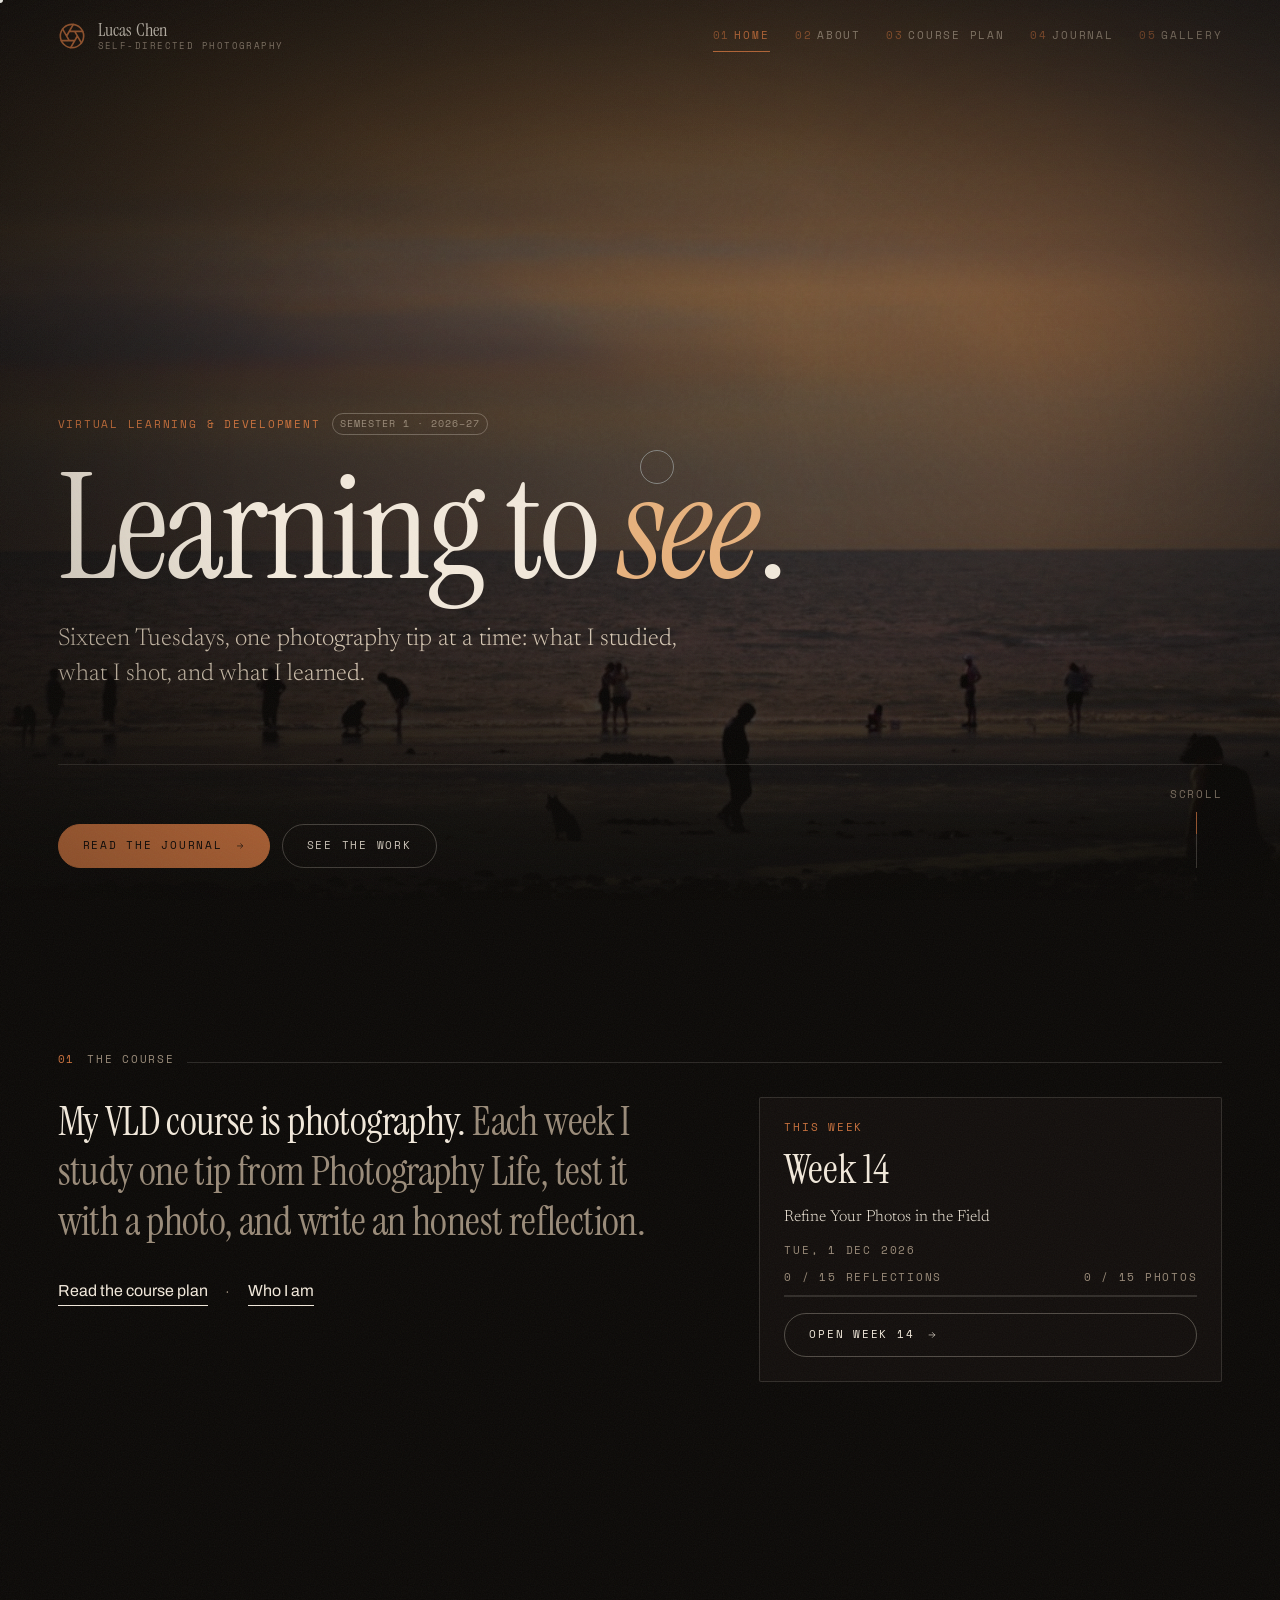
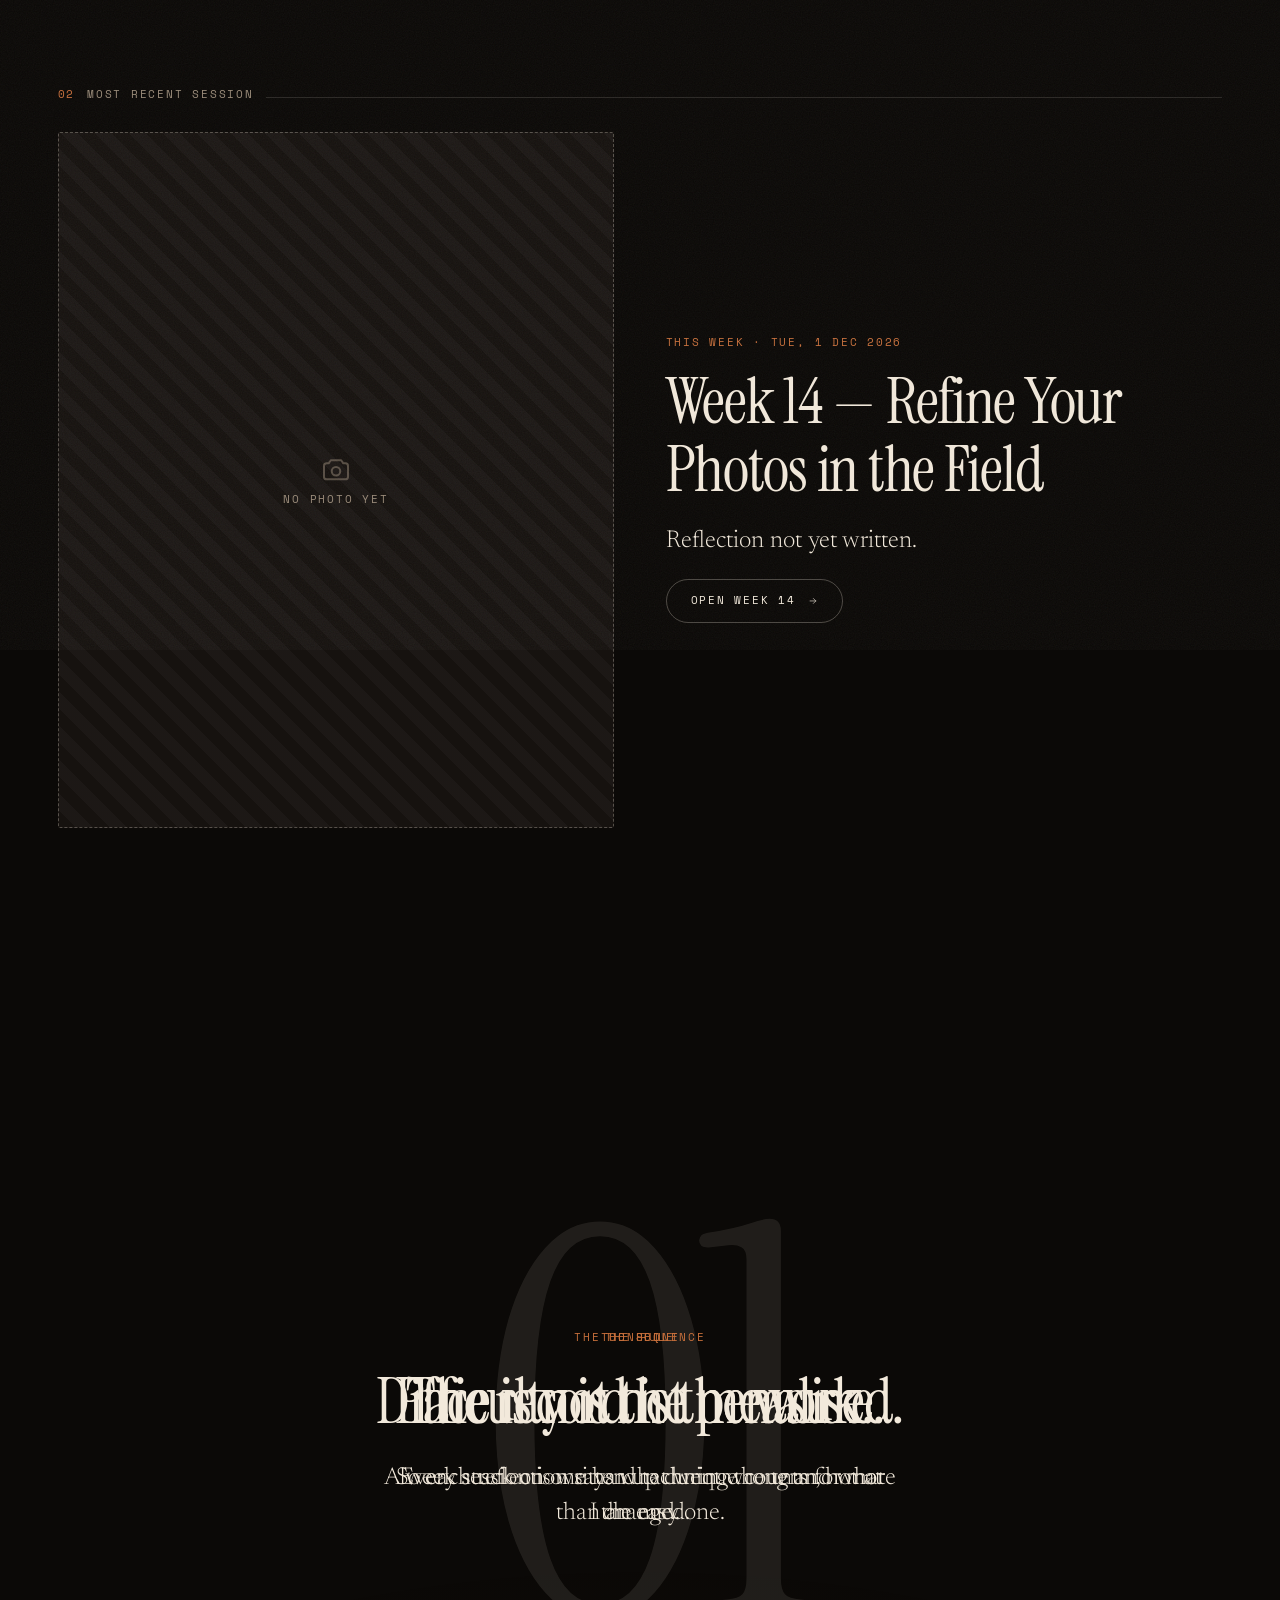
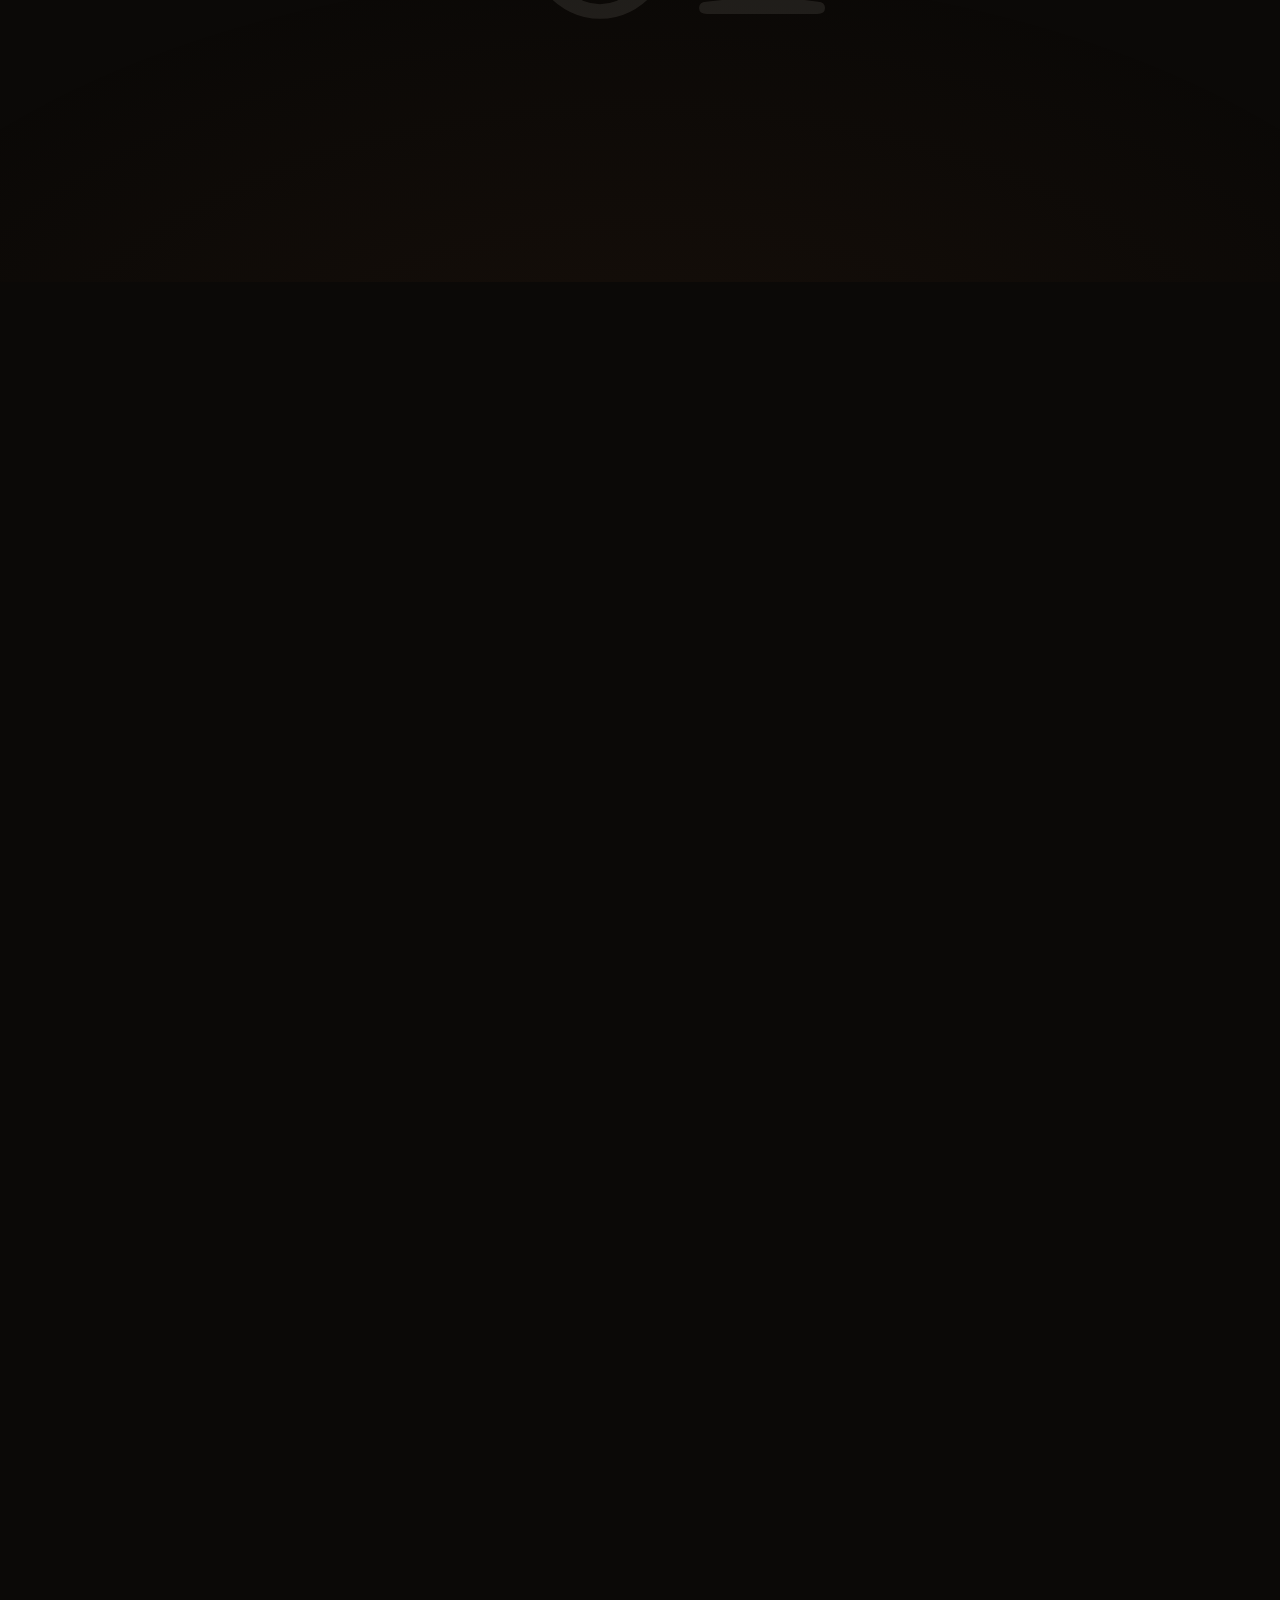
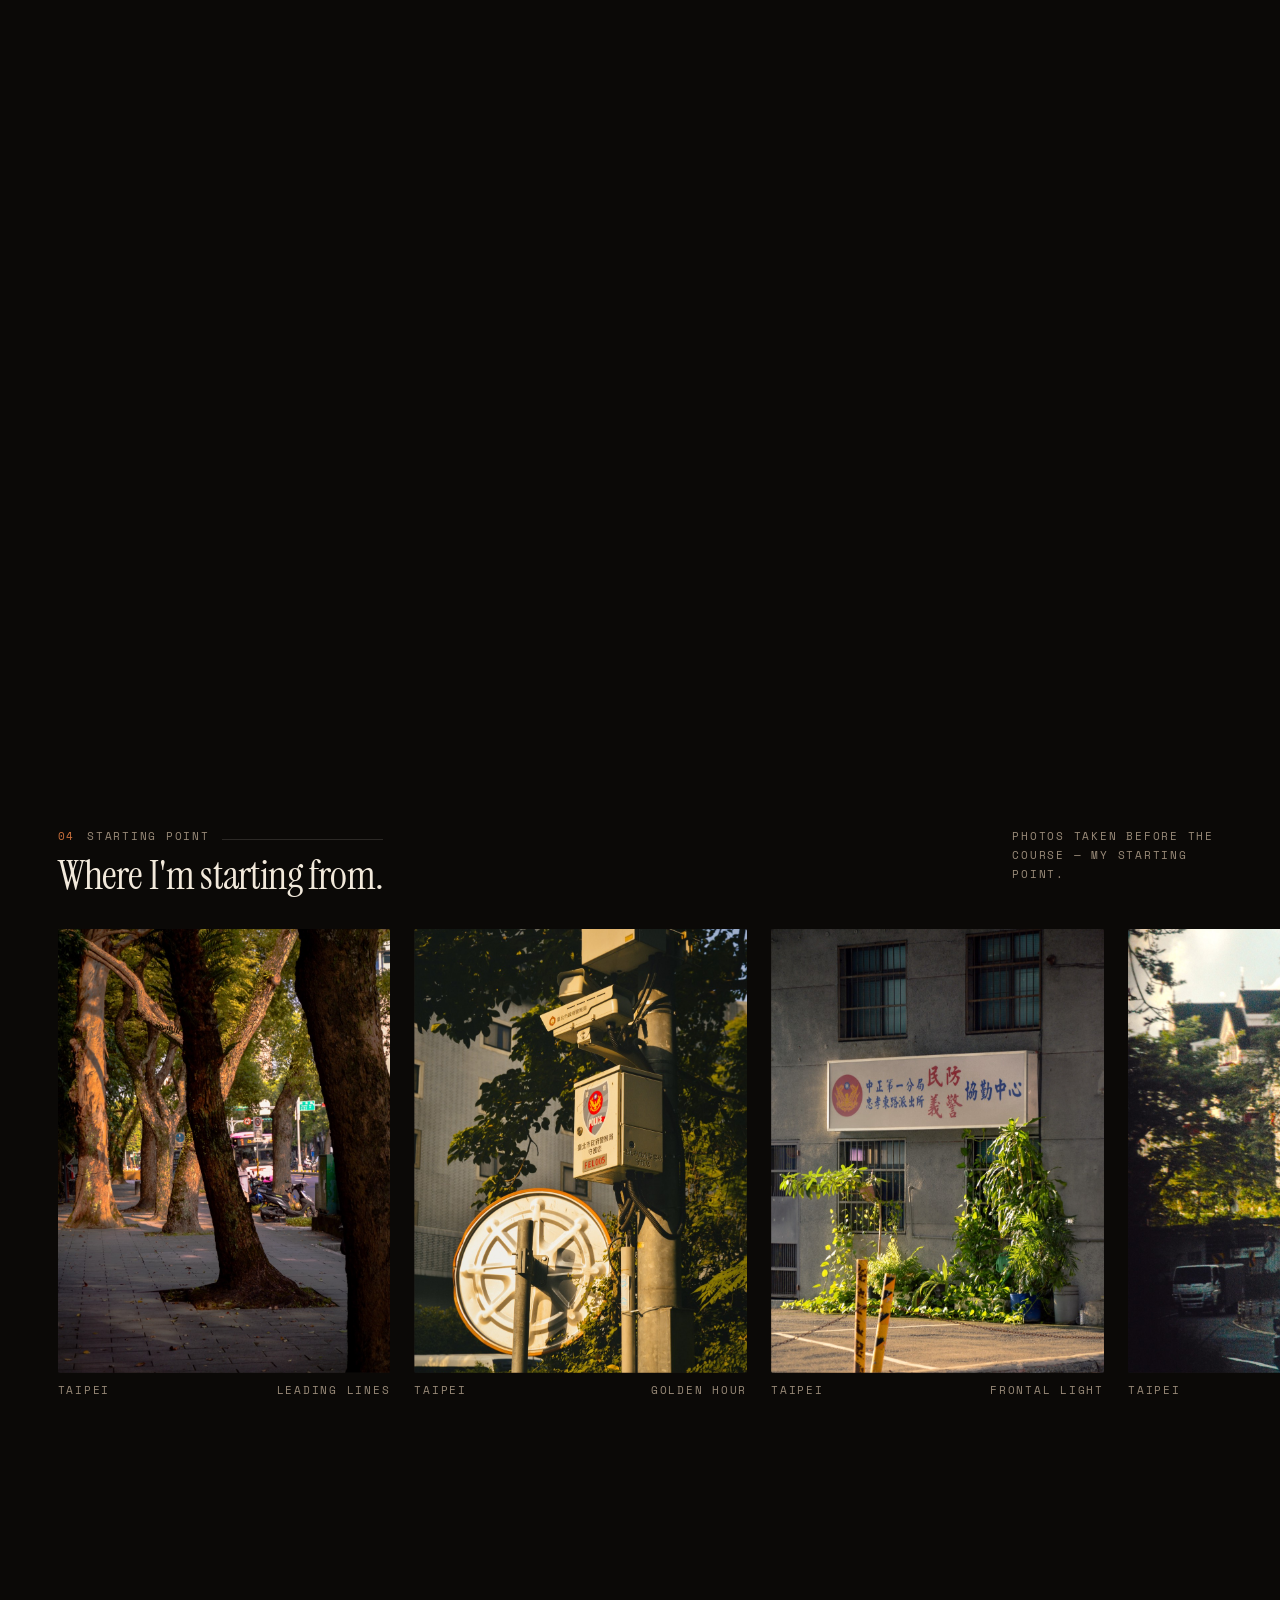
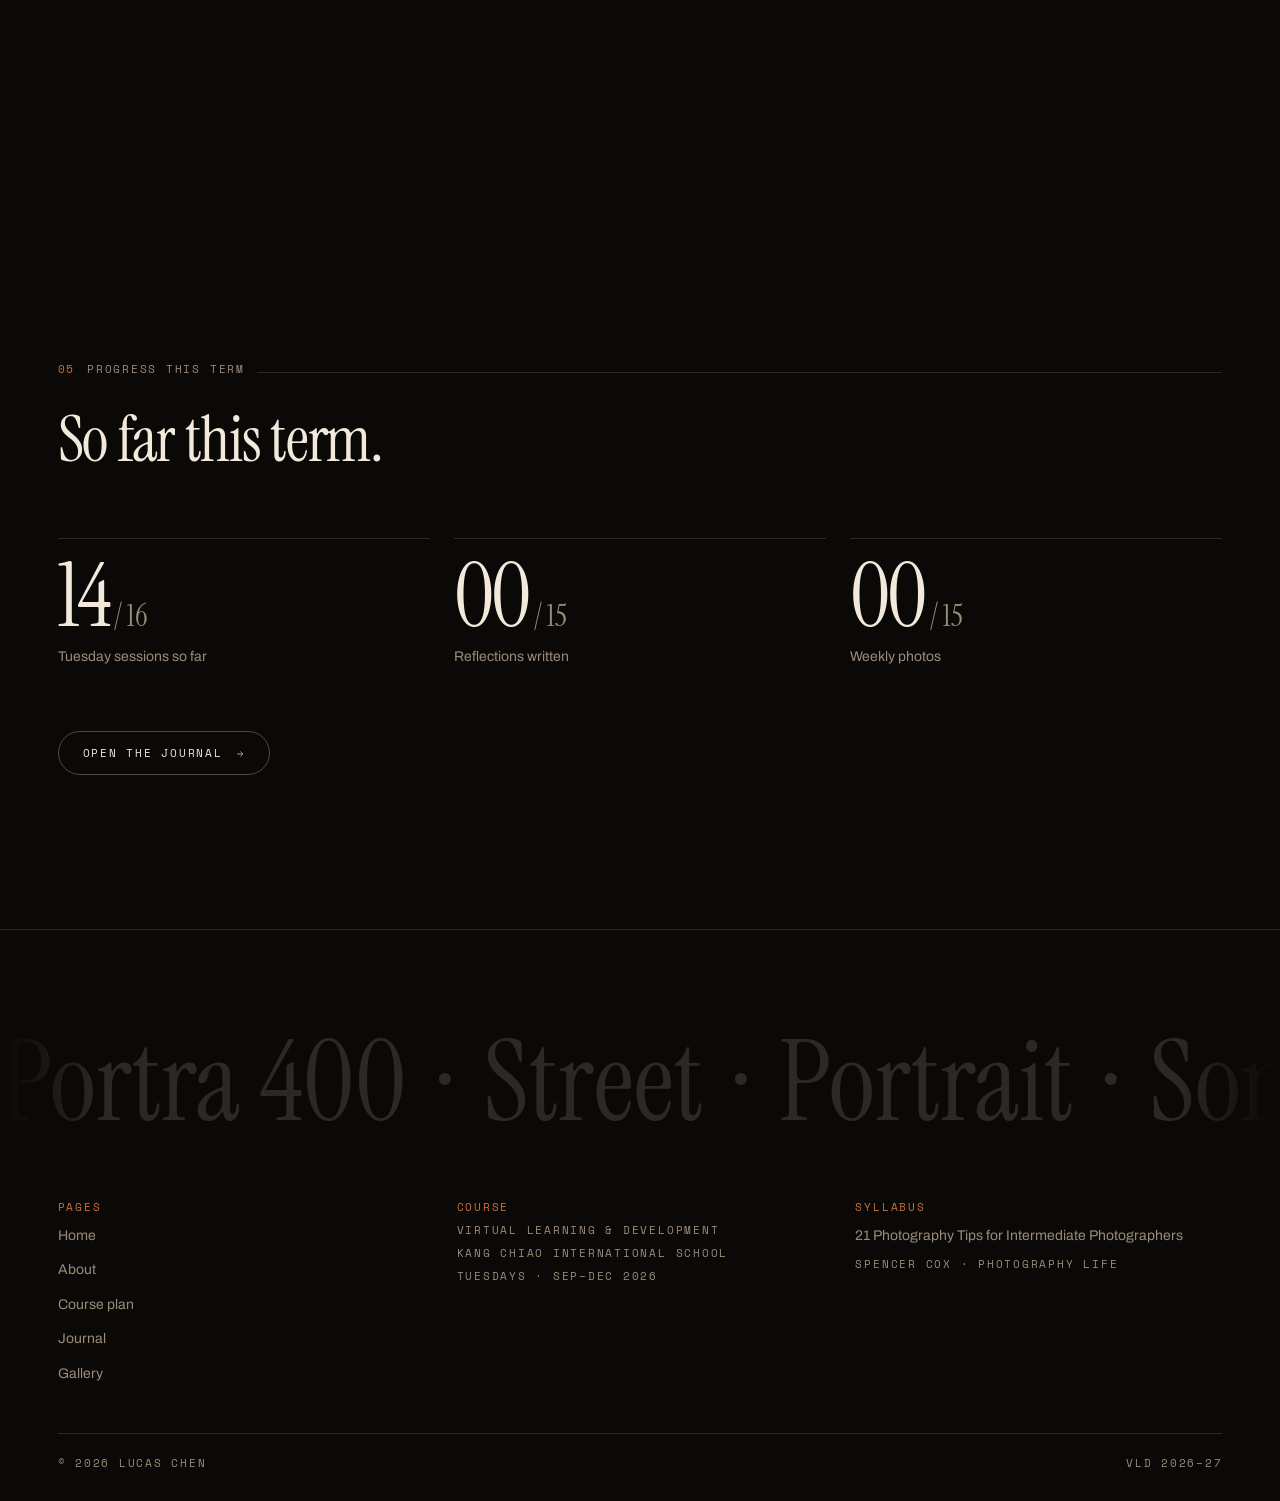
==== index.html @ 709a6b03 "VLD photography website Static site for Virtual Learning & Development 2026–27: home, learner bio, c" ====
<!DOCTYPE html>
<html lang="en" data-intro="on">
  <head>
    <meta charset="utf-8" />
    <meta name="viewport" content="width=device-width, initial-scale=1" />
    <title>Lucas Chen — Self-Directed Photography · VLD 2026–27</title>
    <meta
      name="description"
      content="My self-directed photography course: sixteen Tuesday sessions, one tip at a time, with a weekly photo and reflection. Kang Chiao International School, Virtual Learning &amp; Development."
    />
    <meta name="theme-color" content="#0b0907" />
    <meta name="author" content="Lucas Chen" />

    <meta property="og:type" content="website" />
    <meta property="og:title" content="Lucas Chen — Self-Directed Photography" />
    <meta
      property="og:description"
      content="Sixteen Tuesdays, one photography tip at a time."
    />
    <meta property="og:image" content="images/site/hero-1400.jpg" />

    <link
      rel="icon"
      href="data:image/svg+xml,%3Csvg xmlns='http://www.w3.org/2000/svg' viewBox='0 0 24 24' fill='none' stroke='%23c8703c' stroke-width='1.6' stroke-linecap='round'%3E%3Ccircle cx='12' cy='12' r='10'/%3E%3Cpath d='M14.31 8l5.74 9.94M9.69 8h11.48M7.38 12l5.74-9.94M9.69 16L3.95 6.06M14.31 16H2.83M16.62 12l-5.74 9.94'/%3E%3C/svg%3E"
    />

    <link rel="preconnect" href="https://fonts.googleapis.com" />
    <link rel="preconnect" href="https://fonts.gstatic.com" crossorigin />
    <link
      rel="stylesheet"
      href="https://fonts.googleapis.com/css2?family=Archivo:wght@400;500;600&family=Instrument+Serif:ital@0;1&family=Newsreader:ital,opsz,wght@0,6..72,300..600;1,6..72,300..500&family=Space+Mono:wght@400;700&display=swap"
    />

    <link rel="stylesheet" href="assets/css/tokens.css" />
    <link rel="stylesheet" href="assets/css/base.css" />
    <link rel="stylesheet" href="assets/css/motion.css" />
    <link rel="stylesheet" href="assets/css/components.css" />
    <link rel="stylesheet" href="assets/css/pages.css" />

    <link rel="preload" as="image" href="images/site/hero-1400.jpg" />

      <script>
      /* .js lets CSS hide things that will animate in; without it, all content
         is simply visible. The intro only plays on a first, visible visit. */
      (function () {
        var root = document.documentElement;
        root.classList.add("js");
        try {
          var seen = sessionStorage.getItem("vld-intro") === "1";
          var still = window.matchMedia("(prefers-reduced-motion: reduce)").matches;
          var visible = document.visibilityState === "visible";
          if (root.dataset.intro === "on" && !seen && !still && visible) root.classList.add("intro");
        } catch (e) {}
      })();
    </script>
  </head>

  <body data-page="home">
    <a class="skip-link" href="#main">Skip to content</a>

    <!-- ============================ Intro ============================ -->
    <div class="preloader__blade preloader__blade--top" aria-hidden="true"></div>
    <div class="preloader__blade preloader__blade--bottom" aria-hidden="true"></div>

    <div class="preloader" role="status" aria-label="Loading">
      <div class="preloader__inner">
        <div class="preloader__meta">
          <span class="label">Kodak Portra 400</span>
          <span class="label">Exposing</span>
        </div>
        <span class="preloader__count"><em>000</em><sup>%</sup></span>
        <div class="preloader__bar"><i></i></div>
        <div class="preloader__meta">
          <span class="label">VLD · 2026–27</span>
          <span class="label label--accent">16 sessions</span>
        </div>
      </div>
    </div>

    <div class="grain" aria-hidden="true"></div>
    <div class="vignette" aria-hidden="true"></div>

    <!-- ============================ Header ============================ -->
    <header class="site-header">
      <div class="site-header__inner">
        <a class="brand" href="index.html" aria-label="Lucas Chen, home">
          <svg
            class="brand__mark"
            viewBox="0 0 24 24"
            fill="none"
            stroke="currentColor"
            stroke-width="1.4"
            stroke-linecap="round"
            aria-hidden="true"
          >
            <circle cx="12" cy="12" r="10" />
            <path
              d="M14.31 8l5.74 9.94M9.69 8h11.48M7.38 12l5.74-9.94M9.69 16L3.95 6.06M14.31 16H2.83M16.62 12l-5.74 9.94"
            />
          </svg>
          <span class="brand__text">
            <span class="brand__name">Lucas Chen</span>
            <span class="brand__sub">Self-Directed Photography</span>
          </span>
        </a>

        <nav class="nav" aria-label="Primary">
          <a class="nav__link" href="index.html" data-nav
            ><span class="nav__num">01</span>Home</a
          >
          <a class="nav__link" href="about.html" data-nav
            ><span class="nav__num">02</span>About</a
          >
          <a class="nav__link" href="plan.html" data-nav
            ><span class="nav__num">03</span>Course Plan</a
          >
          <a class="nav__link" href="journal.html" data-nav
            ><span class="nav__num">04</span>Journal</a
          >
          <a class="nav__link" href="gallery.html" data-nav
            ><span class="nav__num">05</span>Gallery</a
          >
        </nav>

        <button
          class="nav-toggle"
          type="button"
          aria-expanded="false"
          aria-controls="nav-sheet"
          aria-label="Menu"
        >
          <span></span><span></span><span></span>
        </button>
      </div>
    </header>

    <div class="nav-sheet" id="nav-sheet" aria-hidden="true">
      <nav aria-label="Mobile">
        <ul class="nav-sheet__list">
          <li class="nav-sheet__item">
            <a class="nav-sheet__link" href="index.html" style="--i: 0"
              ><span class="nav__num">01</span>Home</a
            >
          </li>
          <li class="nav-sheet__item">
            <a class="nav-sheet__link" href="about.html" style="--i: 1"
              ><span class="nav__num">02</span>About</a
            >
          </li>
          <li class="nav-sheet__item">
            <a class="nav-sheet__link" href="plan.html" style="--i: 2"
              ><span class="nav__num">03</span>Course Plan</a
            >
          </li>
          <li class="nav-sheet__item">
            <a class="nav-sheet__link" href="journal.html" style="--i: 3"
              ><span class="nav__num">04</span>Journal</a
            >
          </li>
          <li class="nav-sheet__item">
            <a class="nav-sheet__link" href="gallery.html" style="--i: 4"
              ><span class="nav__num">05</span>Gallery</a
            >
          </li>
        </ul>
        <div class="nav-sheet__foot">
          <span class="label">Kang Chiao International School</span>
          <span class="label">Virtual Learning &amp; Development · 2026–27</span>
        </div>
      </nav>
    </div>

    <!-- ======================= Chapter indicator ======================= -->
    <div class="chapter" aria-hidden="true">
      <span class="chapter__dot"></span>
      <span class="chapter__text">
        <span class="chapter__num">Chapter 01</span>
        <span class="chapter__name">The course</span>
      </span>
    </div>
    <nav class="rail" aria-label="Section progress"></nav>

    <main id="main">
      <!-- ============================ Hero ============================ -->
      <section class="hero">
        <div class="hero__media" data-parallax="0.16">
          <img
            src="images/site/hero-1400.jpg"
            srcset="
              images/site/hero-800.jpg   800w,
              images/site/hero-1400.jpg 1400w,
              images/site/hero.jpg      2400w
            "
            sizes="100vw"
            alt="Figures wading on a tidal flat at golden hour, silhouetted against a peach sky"
            fetchpriority="high"
            decoding="async"
          />
        </div>
        <div class="hero__scrim" aria-hidden="true"></div>
        <div class="aura hero__aura" aria-hidden="true"></div>

        <div class="shell hero__body">
          <div class="hero__eyebrow">
            <span class="label label--accent">Virtual Learning &amp; Development</span>
            <span class="tag">Semester 1 · 2026–27</span>
          </div>

          <h1 class="display display--hero hero__title" data-split="chars">
            Learning to <em>see</em>.
          </h1>

          <p class="lead hero__lead">
            Sixteen Tuesdays, one photography tip at a time: what I studied, what I shot, and what I learned.
          </p>

          <div class="hero__foot">
            <div class="hero__actions">
              <a class="btn btn--solid" href="journal.html" data-magnetic="0.25">
                Read the journal
                <svg
                  class="btn__arrow"
                  viewBox="0 0 24 24"
                  fill="none"
                  stroke="currentColor"
                  stroke-width="1.5"
                  aria-hidden="true"
                >
                  <path d="M5 12h14m-6-6 6 6-6 6" />
                </svg>
              </a>
              <a class="btn" href="gallery.html" data-magnetic="0.25">See the work</a>
            </div>

            <div class="scroll-cue">
              <span class="label">Scroll</span>
              <span class="scroll-cue__line" aria-hidden="true"></span>
            </div>
          </div>
        </div>
      </section>

      <div id="file-warning" class="shell section--tight" hidden></div>

      <!-- ===================== 01 · The course ===================== -->
      <section class="section" id="course" data-chapter="The course">
        <div class="shell">
          <div class="eyebrow">
            <span class="label label--accent">01</span>
            <span class="label">The course</span>
          </div>

          <div class="intro">
            <div>
              <p class="intro__statement" data-reveal data-split="words">
                My VLD course is photography. <span class="dim">Each week I study one tip from Photography Life, test it with a photo, and write an honest reflection.</span>
              </p>

              <div class="cluster" style="margin-top: var(--s-8)">
                <a class="link" href="plan.html">Read the course plan</a>
                <span class="label">·</span>
                <a class="link" href="about.html">Who I am</a>
              </div>
            </div>

            <div class="focus-card" id="focus-card" data-reveal="right">
              <span class="label">Loading…</span>
            </div>
          </div>
        </div>
      </section>

      <!-- ===================== 02 · Latest entry ===================== -->
      <section class="section" id="latest" data-chapter="Latest entry">
        <div class="shell">
          <div class="eyebrow">
            <span class="label label--accent">02</span>
            <span class="label">Most recent session</span>
          </div>
          <div class="latest" id="latest-entry">
            <span class="label">Loading…</span>
          </div>
        </div>
      </section>

      <!-- ===================== 03 · The arc (pinned) ===================== -->
      <section class="scene" id="arc" data-chapter="How it's graded" data-scene>
        <div class="scene__pin">
          <div class="scene__bg" aria-hidden="true"></div>
          <span class="scene__num" data-from="1" data-to="16" aria-hidden="true">01</span>

          <div class="scene__content">
            <div class="scene__slide" data-slide>
              <div class="scene__kicker">
                <span class="label label--accent">The rule</span>
              </div>
              <p class="scene__line">Pace is not the measure.</p>
              <p class="lead" style="max-width: 38ch">
                A week stuck on one hard technique counts for more than an easy one.
              </p>
            </div>

            <div class="scene__slide" data-slide>
              <div class="scene__kicker">
                <span class="label label--accent">The consequence</span>
              </div>
              <p class="scene__line">Difficulty is not penalised.</p>
              <p class="lead" style="max-width: 38ch">
                So each reflection says what went wrong and what I changed.
              </p>
            </div>

            <div class="scene__slide" data-slide>
              <div class="scene__kicker">
                <span class="label label--accent">The point</span>
              </div>
              <p class="scene__line">The record is the work.</p>
              <p class="lead" style="max-width: 38ch">
                Every session is written up during the term, not at the end.
              </p>
            </div>
          </div>
        </div>
      </section>

      <!-- ===================== 04 · Starting point ===================== -->
      <section class="strip" id="starting" data-chapter="Starting point" data-strip>
        <div class="strip__pin">
          <div class="strip__head">
            <div>
              <div class="eyebrow" style="margin-bottom: var(--s-3)">
                <span class="label label--accent">04</span>
                <span class="label">Starting point</span>
              </div>
              <p class="d3 display" style="max-width: 18ch">
                Where I'm starting from.
              </p>
            </div>
            <p class="label" style="max-width: 30ch; line-height: 1.7">
              Photos taken before the course — my starting point.
            </p>
          </div>

          <div class="strip__track" id="starting-track">
            <figure class="strip__item">
              <div class="frame" data-cursor="Look"><img src="images/site/work-01.jpg" alt="Tree-lined Taipei pavement in dappled late afternoon light" loading="lazy" decoding="async" /></div>
              <figcaption class="shot__meta"><span class="label">Taipei</span><span class="label">Leading lines</span></figcaption>
            </figure>
            <figure class="strip__item">
              <div class="frame" data-cursor="Look"><img src="images/site/work-02.jpg" alt="Street camera and signage catching low golden light through leaves" loading="lazy" decoding="async" /></div>
              <figcaption class="shot__meta"><span class="label">Taipei</span><span class="label">Golden hour</span></figcaption>
            </figure>
            <figure class="strip__item">
              <div class="frame" data-cursor="Look"><img src="images/site/work-03.jpg" alt="Civil defence building facade in warm side light with planting in front" loading="lazy" decoding="async" /></div>
              <figcaption class="shot__meta"><span class="label">Taipei</span><span class="label">Frontal light</span></figcaption>
            </figure>
            <figure class="strip__item">
              <div class="frame" data-cursor="Look"><img src="images/site/work-04.jpg" alt="Motorcyclist on a sloping street below temple roofs, buses queued behind" loading="lazy" decoding="async" /></div>
              <figcaption class="shot__meta"><span class="label">Taipei</span><span class="label">Layering</span></figcaption>
            </figure>
            <figure class="strip__item">
              <div class="frame" data-cursor="Look"><img src="images/site/work-05.jpg" alt="Branches and a metal gate silhouetted against a cloud at dusk" loading="lazy" decoding="async" /></div>
              <figcaption class="shot__meta"><span class="label">Dusk</span><span class="label">Silhouette</span></figcaption>
            </figure>
            <figure class="strip__item">
              <div class="frame" data-cursor="Look"><img src="images/site/work-06.jpg" alt="Orange and blue sunset sky above a parking lot" loading="lazy" decoding="async" /></div>
              <figcaption class="shot__meta"><span class="label">Sunset</span><span class="label">Sky</span></figcaption>
            </figure>
            <figure class="strip__item">
              <div class="frame" data-cursor="Look"><img src="images/site/work-07.jpg" alt="Village rooftops among trees under low mountain mist" loading="lazy" decoding="async" /></div>
              <figcaption class="shot__meta"><span class="label">Mist</span><span class="label">Depth</span></figcaption>
            </figure>
            <figure class="strip__item">
              <div class="frame" data-cursor="Look"><img src="images/site/work-08.jpg" alt="Blossoming tree against a pastel evening sky beside a path" loading="lazy" decoding="async" /></div>
              <figcaption class="shot__meta"><span class="label">Evening</span><span class="label">Colour</span></figcaption>
            </figure>
          </div>
        </div>
      </section>

      <!-- ===================== 05 · Progress ===================== -->
      <section class="section" id="progress" data-chapter="Progress">
        <div class="shell">
          <div class="eyebrow">
            <span class="label label--accent">05</span>
            <span class="label">Progress this term</span>
          </div>

          <p class="d2 display" data-reveal data-split="words" style="max-width: 20ch; margin-bottom: var(--s-16)">
            So far this term.
          </p>

          <div class="stats" id="home-stats"></div>

          <div class="cluster" style="margin-top: var(--s-16)">
            <a class="btn" href="journal.html" data-magnetic="0.25">
              Open the journal
              <svg class="btn__arrow" viewBox="0 0 24 24" fill="none" stroke="currentColor" stroke-width="1.5" aria-hidden="true">
                <path d="M5 12h14m-6-6 6 6-6 6" />
              </svg>
            </a>
          </div>
        </div>
      </section>
    </main>

    <!-- ============================ Footer ============================ -->
    <footer class="site-footer">
      <div class="marquee footer__marquee" aria-hidden="true">
        <div class="marquee__track">
          <span>Portra 400</span><span>·</span><span>Street</span><span>·</span>
          <span>Portrait</span><span>·</span><span>Sony A7C</span><span>·</span>
          <span>Golden hour</span><span>·</span><span>Sixteen Tuesdays</span><span>·</span>
        </div>
      </div>

      <div class="shell">
        <div class="footer__grid">
          <div class="footer__col">
            <span class="label label--accent">Pages</span>
            <a href="index.html">Home</a>
            <a href="about.html">About</a>
            <a href="plan.html">Course plan</a>
            <a href="journal.html">Journal</a>
            <a href="gallery.html">Gallery</a>
          </div>
          <div class="footer__col">
            <span class="label label--accent">Course</span>
            <span class="label">Virtual Learning &amp; Development</span>
            <span class="label">Kang Chiao International School</span>
            <span class="label">Tuesdays · Sep–Dec 2026</span>
          </div>
          <div class="footer__col">
            <span class="label label--accent">Syllabus</span>
            <a href="https://photographylife.com/photography-tips-for-intermediate-photographers" target="_blank" rel="noopener">21 Photography Tips for Intermediate Photographers</a>
            <span class="label">Spencer Cox · Photography Life</span>
          </div>
        </div>
        <div class="footer__bottom">
          <span class="label">© <span data-year>2026</span> Lucas Chen</span>
          <span class="label">VLD 2026–27</span>
        </div>
      </div>
    </footer>

    <script src="assets/js/content.js"></script>
    <script src="assets/js/author.js"></script>
    <script src="assets/js/motion.js"></script>
    <script src="assets/js/site.js"></script>
  </body>
</html>
---- assets/css/tokens.css ----
/* ==========================================================================
   VLD Photography — Design Tokens
   Palette echoes Kodak Portra 400: warm creams, muted orange, warm neutrals.
   Two grounds: "darkroom" (cinematic, photo-forward) and "print" (cream,
   built for long-form reading — the journal's reflections live here).
   ========================================================================== */

:root {
  /* ---------- Darkroom ground (home, gallery, plan) ---------- */
  --dk-900: #0b0907; /* film base — deepest */
  --dk-850: #100d0b;
  --dk-800: #16120f;
  --dk-700: #1e1916;
  --dk-600: #2a231e;
  --dk-500: #3a302a;

  /* ---------- Print ground (journal, about) ---------- */
  --cr-50: #f8f3ea; /* paper white, warm */
  --cr-100: #f2ebde;
  --cr-200: #e9dfcd;
  --cr-300: #ddd0ba;
  --cr-400: #c9b89e;

  /* ---------- Ink ---------- */
  --ink-900: #241c15; /* warm near-black, print text */
  --ink-700: #4a3c30;
  --ink-500: #6e6055; /* 5.4:1 on --cr-50 */

  /* ---------- Light on dark ---------- */
  --lt-100: #f2e9db; /* 16:1 on --dk-900 */
  --lt-300: #d6c8b4;
  --lt-500: #9a8b79; /* 6.0:1 on --dk-900 */
  --lt-700: #6b5f52;

  /* ---------- Portra accents ---------- */
  --amber: #c8703c; /* 5.5:1 on --dk-900 — decorative + dark-ground text */
  --amber-lo: #a0521f; /* 5.0:1 on --cr-50 — print-ground accent text */
  --amber-hi: #e8b27d; /* highlight, hairlines, glows */
  --sage: #7c8471; /* the cool note in Portra's shadows */

  /* ---------- Semantic ---------- */
  --bg: var(--dk-900);
  --bg-raised: var(--dk-800);
  --fg: var(--lt-100);
  --fg-muted: var(--lt-500);
  --accent: var(--amber);
  --rule: rgb(242 233 219 / 0.14);
  --rule-strong: rgb(242 233 219 / 0.28);
  --selection: rgb(200 112 60 / 0.35);

  /* ---------- Type ---------- */
  --font-display: "Instrument Serif", "Iowan Old Style", Georgia, serif;
  --font-read: "Newsreader", Georgia, "Times New Roman", serif;
  --font-ui: "Archivo", -apple-system, BlinkMacSystemFont, "Segoe UI", sans-serif;
  --font-mono: "Space Mono", ui-monospace, "SF Mono", Menlo, monospace;

  /* Fluid display scale — clamp(min, preferred, max) */
  --t-hero: clamp(3.25rem, 11.5vw, 13rem);
  --t-d1: clamp(2.75rem, 7.5vw, 7rem);
  --t-d2: clamp(2.125rem, 5vw, 4.25rem);
  --t-d3: clamp(1.625rem, 3.2vw, 2.75rem);
  --t-lead: clamp(1.125rem, 1.9vw, 1.6rem);
  --t-body: clamp(1rem, 1.05vw, 1.1875rem);
  --t-read: clamp(1.0625rem, 1.15vw, 1.25rem); /* reflection prose */
  --t-small: 0.875rem;
  --t-micro: 0.6875rem;

  --lh-tight: 0.94;
  --lh-display: 1.04;
  --lh-body: 1.6;
  --lh-read: 1.75; /* generous — the rubric asks for comfortable long reading */

  --tr-micro: 0.16em; /* mono label tracking */
  --tr-display: -0.02em;

  /* ---------- Spacing — spacious scale, 8px base ---------- */
  --s-1: 0.25rem;
  --s-2: 0.5rem;
  --s-3: 0.75rem;
  --s-4: 1rem;
  --s-6: 1.5rem;
  --s-8: 2rem;
  --s-12: 3rem;
  --s-16: 4rem;
  --s-24: 6rem;
  --s-32: 8rem;
  --s-48: 12rem;
  --section: clamp(5rem, 12vw, 11rem);

  /* ---------- Layout ---------- */
  --gutter: clamp(1.25rem, 4.5vw, 4.5rem);
  --max-w: 90rem;
  --measure: 34rem; /* ~68ch — reflection line length */

  /* ---------- Motion — deso's signature curve + the standard family ---------- */
  --ease-deso: cubic-bezier(0.42, 0, 0.33, 1);
  --ease-out-expo: cubic-bezier(0.19, 1, 0.22, 1);
  --ease-out-quart: cubic-bezier(0.165, 0.84, 0.44, 1);
  --ease-in-out-quart: cubic-bezier(0.77, 0, 0.175, 1);
  --ease-out-back: cubic-bezier(0.34, 1.56, 0.64, 1);

  --d-fast: 0.2s;
  --d-base: 0.5s;
  --d-slow: 0.9s;
  --d-reveal: 1.2s;
  --d-cinema: 1.5s;

  --stagger: 0.055s;

  /* ---------- Elevation & form ---------- */
  --radius: 2px; /* near-square — prints, not cards */
  --radius-pill: 999px;
  --shadow-print: 0 1px 2px rgb(36 28 21 / 0.06), 0 12px 40px rgb(36 28 21 / 0.1);
  --shadow-lift: 0 30px 80px rgb(0 0 0 / 0.5);

  --header-h: 4.5rem;
  color-scheme: dark;
}

/* ---------- Print ground — applied per page via <body data-ground="print"> --- */
[data-ground="print"] {
  --bg: var(--cr-50);
  --bg-raised: var(--cr-100);
  --fg: var(--ink-900);
  --fg-muted: var(--ink-500);
  --accent: var(--amber-lo);
  /* The dark-ground sage is too light to clear 4.5:1 on paper. */
  --sage: #646c59;
  --rule: rgb(36 28 21 / 0.14);
  --rule-strong: rgb(36 28 21 / 0.3);
  color-scheme: light;
}

/* Sections that invert inside a page (e.g. a dark band on a cream page). */
[data-ground="dark"] {
  --bg: var(--dk-900);
  --bg-raised: var(--dk-800);
  --fg: var(--lt-100);
  --fg-muted: var(--lt-500);
  --accent: var(--amber);
  --rule: rgb(242 233 219 / 0.14);
  --rule-strong: rgb(242 233 219 / 0.28);
  color-scheme: dark;
}
---- assets/css/base.css ----
/* ==========================================================================
   Base — reset, typography, layout primitives
   ========================================================================== */

*,
*::before,
*::after {
  box-sizing: border-box;
}

html {
  -webkit-text-size-adjust: 100%;
  scroll-behavior: smooth;
}

/* The JS lerp scroller drives translation itself; native smooth would fight it. */
html.has-smooth-scroll {
  scroll-behavior: auto;
}

body {
  margin: 0;
  background: var(--bg);
  color: var(--fg);
  font-family: var(--font-ui);
  font-size: var(--t-body);
  line-height: var(--lh-body);
  font-synthesis-weight: none;
  -webkit-font-smoothing: antialiased;
  -moz-osx-font-smoothing: grayscale;
  overflow-x: clip;
  transition: background-color 0.8s var(--ease-deso), color 0.8s var(--ease-deso);
}

/* Locks the page while the preloader runs and while the mobile menu is open. */
body.is-locked {
  overflow: hidden;
}

h1,
h2,
h3,
h4,
p,
figure,
blockquote,
ul,
ol,
dl,
dd {
  margin: 0;
}

ul,
ol {
  padding: 0;
  list-style: none;
}

img,
picture,
video,
canvas,
svg {
  display: block;
  max-width: 100%;
}

img {
  height: auto;
  background-color: var(--dk-700);
}

button,
input,
select,
textarea {
  font: inherit;
  color: inherit;
}

button {
  background: none;
  border: 0;
  padding: 0;
  cursor: pointer;
}

a {
  color: inherit;
  text-decoration: none;
}

::selection {
  background: var(--selection);
  color: var(--fg);
}

/* ---------- Focus: always visible, never removed ---------- */
:focus-visible {
  outline: 2px solid var(--accent);
  outline-offset: 3px;
  border-radius: 1px;
}

:focus:not(:focus-visible) {
  outline: none;
}

.skip-link {
  position: absolute;
  top: var(--s-2);
  left: var(--s-2);
  z-index: 1000;
  padding: var(--s-3) var(--s-4);
  /* Fixed dark-on-light pair: the accent differs per ground and does not
     clear 4.5:1 against near-black on the cream one. */
  background: var(--ink-900);
  color: var(--cr-50);
  font-family: var(--font-mono);
  font-size: var(--t-micro);
  letter-spacing: var(--tr-micro);
  text-transform: uppercase;
  transform: translateY(-200%);
  transition: transform var(--d-fast) var(--ease-deso);
}

.skip-link:focus-visible {
  transform: translateY(0);
}

/* ==========================================================================
   Typography roles
   ========================================================================== */

.display {
  font-family: var(--font-display);
  font-weight: 400;
  line-height: var(--lh-display);
  letter-spacing: var(--tr-display);
  text-wrap: balance;
}

.display--hero {
  font-size: var(--t-hero);
  line-height: var(--lh-tight);
}

.d1 {
  font-size: var(--t-d1);
}
.d2 {
  font-size: var(--t-d2);
}
.d3 {
  font-size: var(--t-d3);
}

.lead {
  font-family: var(--font-read);
  font-size: var(--t-lead);
  line-height: 1.45;
  font-weight: 300;
  color: var(--fg);
  text-wrap: pretty;
}

/* Mono micro-label — the "film canister marking" voice used for all metadata */
.label {
  font-family: var(--font-mono);
  font-size: var(--t-micro);
  letter-spacing: var(--tr-micro);
  text-transform: uppercase;
  color: var(--fg-muted);
  line-height: 1;
}

.label--accent {
  color: var(--accent);
}

/* Long-form reading: the reflection blocks. Highest-weighted rubric criterion,
   so this gets the most generous treatment on the site. */
.prose {
  font-family: var(--font-read);
  font-size: var(--t-read);
  line-height: var(--lh-read);
  font-weight: 380;
  max-width: var(--measure);
  text-wrap: pretty;
  hyphens: auto;
}

.prose > * + * {
  margin-top: 1.15em;
}

.prose strong {
  font-weight: 600;
}

.prose em {
  font-style: italic;
}

.prose a {
  color: var(--accent);
  text-decoration: underline;
  text-underline-offset: 0.18em;
  text-decoration-thickness: 1px;
  transition: opacity var(--d-fast) var(--ease-deso);
}

.prose a:hover {
  opacity: 0.7;
}

.prose ul,
.prose ol {
  padding-left: 1.3em;
}

.prose ul li {
  list-style: disc;
}

.prose ol li {
  list-style: decimal;
}

.prose li + li {
  margin-top: 0.4em;
}

.prose blockquote {
  border-left: 2px solid var(--accent);
  padding-left: var(--s-4);
  font-style: italic;
  color: var(--fg-muted);
}

/* ==========================================================================
   Layout primitives
   ========================================================================== */

.shell {
  width: 100%;
  max-width: var(--max-w);
  margin-inline: auto;
  padding-inline: var(--gutter);
}

.shell--narrow {
  max-width: 68rem;
}

.section {
  padding-block: var(--section);
  position: relative;
}

.section--tight {
  padding-block: clamp(3rem, 7vw, 6rem);
}

.rule {
  height: 1px;
  background: var(--rule);
  border: 0;
  margin: 0;
}

.stack > * + * {
  margin-top: var(--s-4);
}

.cluster {
  display: flex;
  flex-wrap: wrap;
  align-items: center;
  gap: var(--s-4);
}

.visually-hidden {
  position: absolute;
  width: 1px;
  height: 1px;
  padding: 0;
  margin: -1px;
  overflow: hidden;
  clip-path: inset(50%);
  white-space: nowrap;
  border: 0;
}

/* Section eyebrow: "01 / The work" — carries the chapter metaphor */
.eyebrow {
  display: flex;
  align-items: baseline;
  gap: var(--s-3);
  margin-bottom: var(--s-8);
}

.eyebrow::after {
  content: "";
  flex: 1;
  height: 1px;
  background: var(--rule);
}
---- assets/css/motion.css ----
/* ==========================================================================
   Motion — reveal primitives, preloader, cursor, grain, page transitions
   Every effect below is gated by prefers-reduced-motion at the foot of the file.
   ========================================================================== */

/* ---------- Smooth-scroll viewport -------------------------------------- */
/* JS lerps #smooth-content; the body keeps real height so the scrollbar is honest. */
#smooth-wrap {
  position: fixed;
  inset: 0;
  overflow: hidden;
  will-change: transform;
}

html:not(.has-smooth-scroll) #smooth-wrap {
  position: static;
  overflow: visible;
}

#smooth-content {
  will-change: transform;
}

/* ==========================================================================
   1. Reveal — the base scroll-in
   ========================================================================== */

[data-reveal] {
  opacity: 0;
  transform: translate3d(0, 2.5rem, 0);
  transition: opacity var(--d-reveal) var(--ease-deso),
    transform var(--d-reveal) var(--ease-deso);
  transition-delay: var(--reveal-delay, 0s);
}

[data-reveal="fade"] {
  transform: none;
}

[data-reveal="left"] {
  transform: translate3d(-2.5rem, 0, 0);
}

[data-reveal="right"] {
  transform: translate3d(2.5rem, 0, 0);
}

[data-reveal="scale"] {
  transform: scale(0.94);
}

/* Narrow screens have no room for a sideways entrance: the pre-reveal offset
   would sit outside the viewport and register as horizontal overflow. */
@media (max-width: 900px) {
  [data-reveal="left"],
  [data-reveal="right"] {
    transform: translate3d(0, 2.5rem, 0);
  }
}

[data-reveal].is-revealed {
  opacity: 1;
  transform: none;
}

/* ---------- Mask reveal: text wipes up from behind its own baseline ------ */
.mask {
  display: block;
  overflow: hidden;
  padding-bottom: 0.08em; /* room for descenders inside the clip */
  margin-bottom: -0.08em;
}

.mask > * {
  display: block;
  transform: translate3d(0, 110%, 0);
  transition: transform var(--d-cinema) var(--ease-deso);
  transition-delay: var(--reveal-delay, 0s);
}

.is-revealed .mask > *,
.mask.is-revealed > * {
  transform: none;
}

/* ---------- Word stagger — built by JS splitting a heading into words ---- */
.split-word {
  display: inline-block;
  overflow: hidden;
  vertical-align: top;
  padding-bottom: 0.1em;
  margin-bottom: -0.1em;
}

.split-word > span {
  display: inline-block;
  transform: translate3d(0, 105%, 0) rotate(3deg);
  transform-origin: left top;
  opacity: 0;
  transition: transform var(--d-cinema) var(--ease-deso),
    opacity 0.8s var(--ease-deso);
  transition-delay: calc(var(--i, 0) * var(--stagger) + var(--reveal-delay, 0s));
}

.is-revealed .split-word > span {
  transform: none;
  opacity: 1;
}

/* ---------- Letter stagger — reserved for the hero only ----------------- */
/* Keeps a word's letters on one line; without it every inline-block letter
   becomes a break opportunity and words split mid-word. */
.split-wordwrap {
  display: inline-block;
  white-space: nowrap;
}

.split-char {
  display: inline-block;
  transform: translate3d(0, 0.6em, 0);
  opacity: 0;
  filter: blur(6px);
  transition: transform 1.1s var(--ease-deso), opacity 0.9s var(--ease-deso),
    filter 0.9s var(--ease-deso);
  transition-delay: calc(var(--i, 0) * 0.03s + var(--reveal-delay, 0s));
}

.is-revealed .split-char {
  transform: none;
  opacity: 1;
  filter: blur(0);
}

/* ==========================================================================
   2. Image reveal — the print "developing" in the tray
   A clip-path wipe plus a slow scale-down. The signature move of the site.
   ========================================================================== */

/* The clip lives on the image, never on .frame itself. An element that
   clips itself to zero area never reports as intersecting, so putting the
   wipe on .frame would deadlock its own IntersectionObserver reveal. */
.frame {
  position: relative;
  overflow: hidden;
  background: var(--dk-800);
}

.frame > img {
  width: 100%;
  height: 100%;
  object-fit: cover;
  clip-path: inset(0 0 100% 0);
  transform: scale(1.18);
  transition: clip-path var(--d-cinema) var(--ease-deso),
    transform 1.8s var(--ease-deso), filter 1.6s var(--ease-deso);
  transition-delay: var(--reveal-delay, 0s);
  filter: saturate(0.65) contrast(1.05);
}

.frame.is-revealed > img {
  clip-path: inset(0 0 0 0);
  transform: scale(1);
  filter: saturate(1) contrast(1);
}

/* Developer wash — a warm amber sheet that sweeps off as the print appears */
.frame::after {
  content: "";
  position: absolute;
  inset: 0;
  background: linear-gradient(
    180deg,
    rgb(200 112 60 / 0.55),
    rgb(11 9 7 / 0.85)
  );
  transform: translate3d(0, 0, 0);
  transition: transform 1.4s var(--ease-deso);
  transition-delay: var(--reveal-delay, 0s);
  pointer-events: none;
}

.frame.is-revealed::after {
  transform: translate3d(0, -101%, 0);
}

/* ---------- Parallax — JS writes --py in px ---------------------------- */
[data-parallax] {
  will-change: transform;
}

[data-parallax] > img,
img[data-parallax] {
  transform: translate3d(0, var(--py, 0px), 0) scale(var(--pscale, 1.22));
}

/* ==========================================================================
   3. Preloader — counter 000 → 100, then a shutter opens on the hero
   ========================================================================== */

.preloader {
  position: fixed;
  inset: 0;
  z-index: 900;
  background: var(--dk-900);
  display: grid;
  place-items: center;
  transition: opacity 0.6s var(--ease-deso);
}

.preloader[hidden] {
  display: none;
}

.preloader__inner {
  display: grid;
  gap: var(--s-6);
  justify-items: center;
  width: min(22rem, 70vw);
}

.preloader__count {
  font-family: var(--font-mono);
  font-size: clamp(2.5rem, 8vw, 5rem);
  color: var(--lt-100);
  font-variant-numeric: tabular-nums;
  line-height: 1;
}

.preloader__count sup {
  font-size: 0.28em;
  vertical-align: super;
  color: var(--amber);
  letter-spacing: var(--tr-micro);
}

.preloader__bar {
  width: 100%;
  height: 1px;
  background: rgb(242 233 219 / 0.16);
  position: relative;
  overflow: hidden;
}

.preloader__bar i {
  position: absolute;
  inset: 0 auto 0 0;
  width: var(--p, 0%);
  background: var(--amber);
  transition: width 0.25s linear;
}

.preloader__meta {
  display: flex;
  justify-content: space-between;
  width: 100%;
}

/* The two shutter blades that part to reveal the page */
.preloader__blade {
  position: fixed;
  left: 0;
  right: 0;
  height: 50.5vh;
  background: var(--dk-900);
  z-index: 899;
  transition: transform 1.1s var(--ease-in-out-quart);
  pointer-events: none;
}

.preloader__blade--top {
  top: 0;
}
.preloader__blade--bottom {
  bottom: 0;
}

.is-opening .preloader__blade--top {
  transform: translate3d(0, -100%, 0);
}
.is-opening .preloader__blade--bottom {
  transform: translate3d(0, 100%, 0);
}

.preloader__blade[hidden] {
  display: none;
}

/* ==========================================================================
   4. Custom cursor — dot + lagging ring, desktop pointers only
   ========================================================================== */

.cursor,
.cursor-ring {
  position: fixed;
  top: 0;
  left: 0;
  z-index: 800;
  pointer-events: none;
  border-radius: 50%;
  mix-blend-mode: difference;
  translate: -50% -50%;
}

.cursor {
  width: 6px;
  height: 6px;
  background: var(--cr-50);
  transition: width 0.3s var(--ease-out-back), height 0.3s var(--ease-out-back),
    opacity 0.3s var(--ease-deso);
}

.cursor-ring {
  width: 34px;
  height: 34px;
  border: 1px solid rgb(248 243 234 / 0.6);
  display: grid;
  place-items: center;
  transition: width 0.45s var(--ease-out-back),
    height 0.45s var(--ease-out-back), opacity 0.3s var(--ease-deso),
    background-color 0.3s var(--ease-deso);
}

.cursor-ring span {
  font-family: var(--font-mono);
  font-size: 9px;
  letter-spacing: var(--tr-micro);
  text-transform: uppercase;
  color: var(--cr-50);
  opacity: 0;
  transition: opacity 0.25s var(--ease-deso);
  white-space: nowrap;
}

/* Hovering an image: ring swells and names the action */
body.cursor-view .cursor-ring {
  width: 76px;
  height: 76px;
  background: rgb(248 243 234 / 0.12);
}

body.cursor-view .cursor-ring span {
  opacity: 1;
}

body.cursor-view .cursor {
  opacity: 0;
}

body.cursor-link .cursor {
  width: 14px;
  height: 14px;
}

@media (hover: none), (pointer: coarse) {
  .cursor,
  .cursor-ring {
    display: none;
  }
}

/* ==========================================================================
   5. Film grain — one animated SVG-noise sheet over the whole page
   ========================================================================== */

.grain {
  position: fixed;
  inset: -150%;
  z-index: 700;
  pointer-events: none;
  opacity: 0.055;
  background-image: url("data:image/svg+xml,%3Csvg xmlns='http://www.w3.org/2000/svg' width='220' height='220'%3E%3Cfilter id='n'%3E%3CfeTurbulence type='fractalNoise' baseFrequency='0.85' numOctaves='3' stitchTiles='stitch'/%3E%3C/filter%3E%3Crect width='100%25' height='100%25' filter='url(%23n)'/%3E%3C/svg%3E");
  animation: grain-shift 0.6s steps(1) infinite;
}

[data-ground="print"] .grain {
  opacity: 0.035;
  mix-blend-mode: multiply;
}

@keyframes grain-shift {
  0% {
    transform: translate3d(0, 0, 0);
  }
  20% {
    transform: translate3d(-6%, 4%, 0);
  }
  40% {
    transform: translate3d(4%, -5%, 0);
  }
  60% {
    transform: translate3d(-3%, 6%, 0);
  }
  80% {
    transform: translate3d(6%, 2%, 0);
  }
  100% {
    transform: translate3d(0, 0, 0);
  }
}

/* Warm vignette — pulls the eye to the centre of the frame */
.vignette {
  position: fixed;
  inset: 0;
  z-index: 699;
  pointer-events: none;
  background: radial-gradient(
    ellipse at center,
    transparent 45%,
    rgb(11 9 7 / 0.38) 100%
  );
}

[data-ground="print"] .vignette {
  background: radial-gradient(
    ellipse at center,
    transparent 55%,
    rgb(36 28 21 / 0.07) 100%
  );
}

/* ==========================================================================
   6. Page transitions — a short shutter on link clicks (motion.js)
   ========================================================================== */

.wipe {
  position: fixed;
  inset: 0;
  z-index: 950;
  background: var(--dk-900);
  transform: scaleY(0);
  transform-origin: bottom;
  pointer-events: none;
  transition: transform 0.5s var(--ease-in-out-quart);
}

.wipe.is-out {
  transform: scaleY(1);
}

.wipe.is-in {
  transform-origin: top;
  transform: scaleY(0);
}

/* ==========================================================================
   7. Small motion utilities
   ========================================================================== */

/* Magnetic hover target — JS writes --mx/--my */
[data-magnetic] {
  transform: translate3d(var(--mx, 0px), var(--my, 0px), 0);
  transition: transform 0.4s var(--ease-out-quart);
}

[data-magnetic].is-magnet {
  transition: transform 0.1s linear;
}

/* Marquee ticker */
.marquee {
  display: flex;
  overflow: hidden;
  user-select: none;
  gap: var(--s-8);
  mask-image: linear-gradient(90deg, transparent, #000 8%, #000 92%, transparent);
}

.marquee__track {
  display: flex;
  flex-shrink: 0;
  gap: var(--s-8);
  align-items: center;
  min-width: 100%;
  animation: marquee-run 38s linear infinite;
}

.marquee:hover .marquee__track {
  animation-play-state: paused;
}

@keyframes marquee-run {
  to {
    transform: translate3d(calc(-100% - var(--s-8)), 0, 0);
  }
}

/* Slow amber breathing glow behind hero type */
.aura {
  position: absolute;
  border-radius: 50%;
  filter: blur(90px);
  opacity: 0.5;
  pointer-events: none;
  animation: aura-drift 14s var(--ease-in-out-quart) infinite alternate;
}

@keyframes aura-drift {
  from {
    transform: translate3d(-4%, 2%, 0) scale(1);
  }
  to {
    transform: translate3d(5%, -3%, 0) scale(1.18);
  }
}

/* Scroll cue */
.scroll-cue__line {
  width: 1px;
  height: 3.5rem;
  background: var(--rule-strong);
  position: relative;
  overflow: hidden;
}

.scroll-cue__line::after {
  content: "";
  position: absolute;
  inset: 0 0 auto 0;
  height: 40%;
  background: var(--accent);
  animation: cue-run 2.2s var(--ease-in-out-quart) infinite;
}

@keyframes cue-run {
  0% {
    transform: translateY(-100%);
  }
  60%,
  100% {
    transform: translateY(250%);
  }
}

/* ==========================================================================
   8. Reduced motion — content still reveals, it just stops moving
   ========================================================================== */

@media (prefers-reduced-motion: reduce) {
  html {
    scroll-behavior: auto;
  }

  *,
  *::before,
  *::after {
    animation-duration: 0.01ms !important;
    animation-iteration-count: 1 !important;
    transition-duration: 0.01ms !important;
    transition-delay: 0ms !important;
    scroll-behavior: auto !important;
  }

  [data-reveal],
  .frame,
  .split-char,
  .split-word > span,
  .mask > * {
    opacity: 1 !important;
    transform: none !important;
    filter: none !important;
    clip-path: none !important;
  }

  .frame::after {
    display: none;
  }

  .frame > img {
    transform: none !important;
    clip-path: none !important;
  }

  .grain,
  .cursor,
  .cursor-ring {
    display: none;
  }

  .marquee__track {
    animation: none;
  }
}

/* ==========================================================================
   9. Preloader gating + failsafes
   The intro curtain only exists when the inline <head> script decides it
   should. It sits ON TOP of fully-rendered content — nothing underneath is
   ever hidden while waiting for it — and a pure-CSS failsafe removes it after
   4s even if every script on the page fails.
   ========================================================================== */

.preloader,
.preloader__blade {
  display: none;
}

html.intro .preloader {
  display: grid;
  animation: preloader-failsafe 0.4s var(--ease-deso) 4s forwards;
}

html.intro .preloader__blade {
  display: block;
  animation: preloader-failsafe 0.4s var(--ease-deso) 4s forwards;
}

@keyframes preloader-failsafe {
  to {
    opacity: 0;
    visibility: hidden;
    pointer-events: none;
  }
}

/* Without JavaScript nothing may stay in its pre-reveal state. The inline
   <head> script adds .js; if it never runs, everything is simply visible. */
html:not(.js) [data-reveal],
html:not(.js) .mask > *,
html:not(.js) .frame > img {
  opacity: 1 !important;
  transform: none !important;
  clip-path: none !important;
  filter: none !important;
}

html:not(.js) .frame::after {
  display: none;
}
---- assets/css/components.css ----
/* ==========================================================================
   Components — chrome, controls, cards, journal entries, gallery
   ========================================================================== */

/* ==========================================================================
   Site header
   ========================================================================== */

.site-header {
  position: fixed;
  top: 0;
  left: 0;
  right: 0;
  z-index: 600;
  height: var(--header-h);
  display: flex;
  align-items: center;
  transition: transform 0.6s var(--ease-deso), background-color 0.5s var(--ease-deso),
    backdrop-filter 0.5s var(--ease-deso), border-color 0.5s var(--ease-deso);
  border-bottom: 1px solid transparent;
}

.site-header.is-stuck {
  background: color-mix(in srgb, var(--bg) 78%, transparent);
  backdrop-filter: blur(16px) saturate(1.3);
  border-bottom-color: var(--rule);
}

/* Hides on scroll-down, returns on scroll-up */
.site-header.is-hidden {
  transform: translate3d(0, -110%, 0);
}

.site-header__inner {
  width: 100%;
  max-width: var(--max-w);
  margin-inline: auto;
  padding-inline: var(--gutter);
  display: flex;
  align-items: center;
  justify-content: space-between;
  gap: var(--s-6);
}

.brand {
  display: flex;
  align-items: center;
  gap: var(--s-3);
  line-height: 1;
}

.brand__mark {
  width: 1.75rem;
  height: 1.75rem;
  flex: none;
  color: var(--accent);
  transition: transform 0.7s var(--ease-out-back);
}

.brand:hover .brand__mark {
  transform: rotate(90deg);
}

.brand__text {
  display: grid;
  gap: 2px;
}

.brand__name {
  font-family: var(--font-display);
  font-size: 1.125rem;
  letter-spacing: 0.01em;
  line-height: 1;
}

.brand__sub {
  font-family: var(--font-mono);
  font-size: 0.5625rem;
  letter-spacing: var(--tr-micro);
  text-transform: uppercase;
  color: var(--fg-muted);
  line-height: 1;
}

/* ---------- Primary nav ---------- */
.nav {
  display: flex;
  align-items: center;
  gap: clamp(var(--s-4), 2vw, var(--s-8));
}

.nav__link {
  position: relative;
  font-family: var(--font-mono);
  font-size: var(--t-micro);
  letter-spacing: var(--tr-micro);
  text-transform: uppercase;
  color: var(--fg-muted);
  padding-block: var(--s-2);
  transition: color 0.35s var(--ease-deso);
}

.nav__link::after {
  content: "";
  position: absolute;
  left: 0;
  right: 0;
  bottom: 0;
  height: 1px;
  background: var(--accent);
  transform: scaleX(0);
  transform-origin: right;
  transition: transform 0.45s var(--ease-deso);
}

.nav__link:hover,
.nav__link[aria-current="page"] {
  color: var(--fg);
}

.nav__link:hover::after,
.nav__link[aria-current="page"]::after {
  transform: scaleX(1);
  transform-origin: left;
}

.nav__link[aria-current="page"] {
  color: var(--accent);
}

/* Index number before each nav item — reinforces the chapter metaphor */
.nav__num {
  color: var(--accent);
  opacity: 0.65;
  margin-right: 0.4em;
}

/* ---------- Mobile menu ---------- */
.nav-toggle {
  display: none;
  width: 2.75rem;
  height: 2.75rem;
  align-items: center;
  justify-content: center;
  flex-direction: column;
  gap: 5px;
  margin-right: calc(var(--s-2) * -1);
}

.nav-toggle span {
  display: block;
  width: 20px;
  height: 1px;
  background: var(--fg);
  transition: transform 0.45s var(--ease-deso), opacity 0.3s var(--ease-deso);
}

.nav-toggle[aria-expanded="true"] span:nth-child(1) {
  transform: translateY(6px) rotate(45deg);
}
.nav-toggle[aria-expanded="true"] span:nth-child(2) {
  opacity: 0;
}
.nav-toggle[aria-expanded="true"] span:nth-child(3) {
  transform: translateY(-6px) rotate(-45deg);
}

.nav-sheet {
  position: fixed;
  inset: 0;
  z-index: 590;
  background: var(--bg);
  display: grid;
  align-content: center;
  padding: var(--gutter);
  clip-path: inset(0 0 100% 0);
  transition: clip-path 0.7s var(--ease-in-out-quart);
  visibility: hidden;
}

.nav-sheet.is-open {
  clip-path: inset(0 0 0 0);
  visibility: visible;
}

.nav-sheet__list {
  display: grid;
  gap: var(--s-2);
}

.nav-sheet__item {
  overflow: hidden;
}

.nav-sheet__link {
  display: flex;
  align-items: baseline;
  gap: var(--s-4);
  font-family: var(--font-display);
  font-size: clamp(2.25rem, 12vw, 4rem);
  line-height: 1.1;
  transform: translate3d(0, 105%, 0);
  transition: transform 0.8s var(--ease-deso);
  transition-delay: calc(var(--i) * 0.06s);
}

.nav-sheet.is-open .nav-sheet__link {
  transform: none;
}

.nav-sheet__link .nav__num {
  font-family: var(--font-mono);
  font-size: var(--t-micro);
  letter-spacing: var(--tr-micro);
}

.nav-sheet__foot {
  margin-top: var(--s-12);
  display: grid;
  gap: var(--s-2);
}

@media (max-width: 860px) {
  .nav {
    display: none;
  }
  .nav-toggle {
    display: flex;
  }
}

/* ==========================================================================
   Chapter chip — deso's bottom-left section indicator
   ========================================================================== */

.chapter {
  position: fixed;
  left: var(--gutter);
  bottom: var(--s-6);
  z-index: 560;
  display: flex;
  align-items: center;
  gap: var(--s-3);
  padding: var(--s-3) var(--s-4);
  border-radius: var(--radius-pill);
  background: color-mix(in srgb, var(--bg-raised) 86%, transparent);
  backdrop-filter: blur(14px);
  border: 1px solid var(--rule);
  opacity: 0;
  transform: translate3d(0, 1rem, 0);
  transition: opacity 0.6s var(--ease-deso), transform 0.6s var(--ease-deso);
  pointer-events: none;
}

.chapter.is-visible {
  opacity: 1;
  transform: none;
}

.chapter__dot {
  width: 6px;
  height: 6px;
  border-radius: 50%;
  background: var(--accent);
  flex: none;
  animation: pulse 2.4s var(--ease-in-out-quart) infinite;
}

@keyframes pulse {
  0%,
  100% {
    opacity: 1;
    transform: scale(1);
  }
  50% {
    opacity: 0.35;
    transform: scale(0.7);
  }
}

.chapter__text {
  display: grid;
  gap: 3px;
  min-width: 8rem;
}

.chapter__num {
  font-family: var(--font-mono);
  font-size: 0.5625rem;
  letter-spacing: var(--tr-micro);
  text-transform: uppercase;
  color: var(--accent);
  line-height: 1;
}

.chapter__name {
  font-size: 0.8125rem;
  line-height: 1;
  color: var(--fg);
  white-space: nowrap;
}

@media (max-width: 700px) {
  .chapter {
    display: none;
  }
}

/* ==========================================================================
   Scroll rail — a strip of film sprockets marking page progress
   ========================================================================== */

.rail {
  position: fixed;
  right: calc(var(--gutter) * 0.5);
  top: 50%;
  translate: 0 -50%;
  z-index: 560;
  display: grid;
  gap: 6px;
  padding: var(--s-3) 5px;
  border-radius: var(--radius-pill);
  background: color-mix(in srgb, var(--bg-raised) 60%, transparent);
  opacity: 0;
  transition: opacity 0.6s var(--ease-deso);
}

.rail.is-visible {
  opacity: 1;
}

.rail__tick {
  width: 3px;
  height: 10px;
  border-radius: 1px;
  background: var(--rule-strong);
  transition: background-color 0.4s var(--ease-deso), transform 0.4s var(--ease-deso);
}

.rail__tick.is-passed {
  background: var(--accent);
}

.rail__tick.is-current {
  background: var(--accent);
  transform: scaleX(2.2);
}

@media (max-width: 1100px) {
  .rail {
    display: none;
  }
}

/* ==========================================================================
   Buttons & links
   ========================================================================== */

.btn {
  position: relative;
  display: inline-flex;
  align-items: center;
  gap: var(--s-3);
  min-height: 44px;
  padding: var(--s-3) var(--s-6);
  border-radius: var(--radius-pill);
  border: 1px solid var(--rule-strong);
  font-family: var(--font-mono);
  font-size: var(--t-micro);
  letter-spacing: var(--tr-micro);
  text-transform: uppercase;
  color: var(--fg);
  overflow: hidden;
  isolation: isolate;
  transition: color 0.45s var(--ease-deso), border-color 0.45s var(--ease-deso);
}

/* Amber fill rises from the bottom on hover */
.btn::before {
  content: "";
  position: absolute;
  inset: 0;
  z-index: -1;
  background: var(--accent);
  transform: translate3d(0, 101%, 0);
  transition: transform 0.55s var(--ease-deso);
}

.btn:hover {
  color: var(--dk-900);
  border-color: var(--accent);
}

.btn:hover::before {
  transform: none;
}

.btn--solid {
  background: var(--accent);
  border-color: var(--accent);
  color: var(--dk-900);
}

.btn--solid::before {
  background: var(--fg);
}

.btn--solid:hover {
  color: var(--bg);
}

.btn__arrow {
  width: 0.9em;
  height: 0.9em;
  flex: none;
  transition: transform 0.45s var(--ease-out-back);
}

.btn:hover .btn__arrow {
  transform: translateX(3px);
}

/* Text link with a sweeping underline */
.link {
  position: relative;
  display: inline-block;
  color: var(--fg);
  padding-bottom: 2px;
}

.link::after {
  content: "";
  position: absolute;
  left: 0;
  right: 0;
  bottom: 0;
  height: 1px;
  background: currentColor;
  transform: scaleX(1);
  transform-origin: right;
  transition: transform 0.5s var(--ease-deso);
}

.link:hover::after {
  transform: scaleX(0);
}

/* ==========================================================================
   Journal entry — the three-part layout (header · photo · reflection)
   ========================================================================== */

.entry {
  position: relative;
  padding-block: clamp(3.5rem, 8vw, 7rem);
  border-top: 1px solid var(--rule);
  scroll-margin-top: calc(var(--header-h) + 1rem);
}

.entry:first-child {
  border-top: 0;
}

.entry__head {
  display: grid;
  gap: var(--s-4);
  margin-bottom: var(--s-8);
}

.entry__meta {
  display: flex;
  flex-wrap: wrap;
  align-items: center;
  gap: var(--s-3);
}

/* Part 1 — the header is exactly "Week N — Concept", nothing else */
.entry__title {
  font-family: var(--font-display);
  font-size: var(--t-d2);
  line-height: 1.06;
  letter-spacing: var(--tr-display);
  text-wrap: balance;
}

.entry__title .is-blank {
  color: var(--fg-muted);
  font-style: italic;
  opacity: 0.55;
}

/* A small date caption near the header — shows the site was kept up as it went */
.entry__date {
  font-family: var(--font-mono);
  font-size: var(--t-micro);
  letter-spacing: var(--tr-micro);
  text-transform: uppercase;
  color: var(--fg-muted);
}

.tag {
  display: inline-flex;
  align-items: center;
  gap: 0.4em;
  padding: 0.3em 0.7em;
  border-radius: var(--radius-pill);
  border: 1px solid var(--rule-strong);
  font-family: var(--font-mono);
  font-size: 0.625rem;
  letter-spacing: 0.1em;
  text-transform: uppercase;
  color: var(--fg-muted);
  line-height: 1.4;
}

.tag--accent {
  color: var(--accent);
  border-color: color-mix(in srgb, var(--accent) 45%, transparent);
}

.tag--planning {
  color: var(--sage);
  border-color: color-mix(in srgb, var(--sage) 50%, transparent);
}

/* Part 2 — the photo, displayed large */
.entry__figure {
  margin-block: var(--s-8);
}

.entry__figure .frame {
  aspect-ratio: 3 / 2;
  border-radius: var(--radius);
}

.entry__caption {
  margin-top: var(--s-3);
  display: flex;
  flex-wrap: wrap;
  justify-content: space-between;
  gap: var(--s-3);
}

/* Part 3 — the reflection: one open block, generous measure */
.entry__reflection {
  max-width: var(--measure);
}

/* ---------- Week 1 exception: a single short line, nothing else ---------- */
.entry--planning .entry__title {
  font-size: var(--t-d3);
}

.entry--planning .entry__line {
  font-family: var(--font-read);
  font-size: var(--t-lead);
  line-height: 1.5;
  color: var(--fg-muted);
  max-width: var(--measure);
  font-style: italic;
}

.entry--planning {
  opacity: 0.78;
}

/* ---------- Not-yet-written state: visible, never hidden ---------- */
.blank {
  border: 1px dashed var(--rule-strong);
  border-radius: var(--radius);
  padding: var(--s-6);
  display: grid;
  gap: var(--s-3);
  background: color-mix(in srgb, var(--bg-raised) 55%, transparent);
}

.blank__title {
  font-family: var(--font-mono);
  font-size: var(--t-micro);
  letter-spacing: var(--tr-micro);
  text-transform: uppercase;
  color: var(--accent);
}

.blank__hint {
  font-size: var(--t-small);
  color: var(--fg-muted);
  max-width: 44ch;
  line-height: 1.55;
}

.blank__hint code {
  font-family: var(--font-mono);
  font-size: 0.9em;
  padding: 0.1em 0.35em;
  border-radius: 2px;
  background: color-mix(in srgb, var(--fg) 8%, transparent);
}

/* Empty photo slot — an undeveloped frame rather than a broken image */
.frame--empty {
  display: grid;
  place-items: center;
  background: repeating-linear-gradient(
      45deg,
      transparent,
      transparent 12px,
      color-mix(in srgb, var(--fg) 3%, transparent) 12px,
      color-mix(in srgb, var(--fg) 3%, transparent) 24px
    ),
    var(--bg-raised);
  border: 1px dashed var(--rule-strong);
  clip-path: none;
}

.frame--empty::after {
  display: none;
}

.frame__placeholder {
  display: grid;
  gap: var(--s-2);
  justify-items: center;
  text-align: center;
  padding: var(--s-6);
}

.frame__placeholder svg {
  width: 2rem;
  height: 2rem;
  color: var(--fg-muted);
  opacity: 0.5;
}

/* ==========================================================================
   Week rail — the 16-week index on the journal page
   ========================================================================== */

.weekrail {
  position: sticky;
  top: calc(var(--header-h) + var(--s-6));
  display: grid;
  gap: var(--s-4);
  align-self: start;
}

.weekrail__grid {
  display: grid;
  grid-template-columns: repeat(4, 1fr);
  gap: 4px;
}

.weekrail__cell {
  aspect-ratio: 1;
  display: grid;
  place-items: center;
  border: 1px solid var(--rule);
  border-radius: 2px;
  font-family: var(--font-mono);
  font-size: 0.625rem;
  color: var(--fg-muted);
  transition: background-color 0.35s var(--ease-deso),
    color 0.35s var(--ease-deso), border-color 0.35s var(--ease-deso),
    transform 0.35s var(--ease-out-back);
}

.weekrail__cell:hover {
  transform: scale(1.12);
  border-color: var(--accent);
  color: var(--fg);
}

.weekrail__cell.is-written {
  background: color-mix(in srgb, var(--accent) 88%, transparent);
  border-color: var(--accent);
  color: var(--cr-50);
}

[data-ground="print"] .weekrail__cell.is-written {
  color: var(--cr-50);
}

.weekrail__cell.is-planning {
  border-style: dashed;
  color: var(--sage);
}

.weekrail__cell.is-current {
  outline: 1px solid var(--accent);
  outline-offset: 2px;
}

.weekrail__legend {
  display: grid;
  gap: var(--s-2);
}

.weekrail__legend li {
  display: flex;
  align-items: center;
  gap: var(--s-2);
  font-family: var(--font-mono);
  font-size: 0.625rem;
  letter-spacing: 0.08em;
  text-transform: uppercase;
  color: var(--fg-muted);
}

.swatch {
  width: 10px;
  height: 10px;
  border-radius: 2px;
  border: 1px solid var(--rule-strong);
  flex: none;
}

.swatch--written {
  background: var(--accent);
  border-color: var(--accent);
}

.swatch--planning {
  border-style: dashed;
  border-color: var(--sage);
}

/* ==========================================================================
   Progress meter — written / total, computed from the content files
   ========================================================================== */

.meter {
  display: grid;
  gap: var(--s-3);
}

.meter__track {
  height: 2px;
  background: var(--rule);
  position: relative;
  overflow: hidden;
}

.meter__fill {
  position: absolute;
  inset: 0 auto 0 0;
  width: 0;
  background: var(--accent);
  transition: width 1.6s var(--ease-out-expo);
}

.meter__row {
  display: flex;
  justify-content: space-between;
  gap: var(--s-4);
}

/* ==========================================================================
   Stat block — big count-up figures
   ========================================================================== */

.stats {
  display: grid;
  grid-template-columns: repeat(auto-fit, minmax(min(15rem, 100%), 1fr));
  gap: var(--s-8) var(--s-6);
}

.stat {
  display: grid;
  gap: var(--s-2);
  padding-top: var(--s-4);
  border-top: 1px solid var(--rule);
}

.stat__num {
  font-family: var(--font-display);
  font-size: clamp(3rem, 7vw, 5.5rem);
  line-height: 0.95;
  letter-spacing: -0.03em;
  font-variant-numeric: tabular-nums;
}

.stat__num small {
  font-size: 0.35em;
  color: var(--fg-muted);
  letter-spacing: 0;
}

.stat__label {
  max-width: 24ch;
  font-size: var(--t-small);
  color: var(--fg-muted);
  line-height: 1.5;
}

/* ==========================================================================
   Contact sheet / gallery grid
   ========================================================================== */

.sheet {
  display: grid;
  grid-template-columns: repeat(auto-fill, minmax(min(17rem, 100%), 1fr));
  gap: var(--s-6);
}

.shot {
  position: relative;
  display: grid;
  gap: var(--s-3);
  text-align: left;
  width: 100%;
}

.shot__frame {
  aspect-ratio: 3 / 2;
  border-radius: var(--radius);
}

.shot__frame > img {
  transition: transform 1.1s var(--ease-deso), filter 1.1s var(--ease-deso);
}

.shot:hover .shot__frame > img {
  transform: scale(1.06);
}

.shot__meta {
  display: flex;
  align-items: baseline;
  justify-content: space-between;
  gap: var(--s-3);
}

.shot__concept {
  font-family: var(--font-display);
  font-size: 1.1875rem;
  line-height: 1.25;
  text-wrap: balance;
}

.shot__concept .is-blank {
  color: var(--fg-muted);
  font-style: italic;
  opacity: 0.6;
}

/* Corner registration marks on hover — contact-sheet feel */
.shot__frame::before {
  content: "";
  position: absolute;
  inset: 8px;
  z-index: 2;
  border: 1px solid rgb(248 243 234 / 0.5);
  clip-path: polygon(
    0 0, 14px 0, 14px 1px, 1px 1px, 1px 14px, 0 14px,
    0 100%, 14px 100%, 14px calc(100% - 1px), 1px calc(100% - 1px), 1px calc(100% - 14px), 0 calc(100% - 14px),
    100% 100%, calc(100% - 14px) 100%, calc(100% - 14px) calc(100% - 1px), calc(100% - 1px) calc(100% - 1px), calc(100% - 1px) calc(100% - 14px), 100% calc(100% - 14px),
    100% 0, calc(100% - 14px) 0, calc(100% - 14px) 1px, calc(100% - 1px) 1px, calc(100% - 1px) 14px, 100% 14px
  );
  opacity: 0;
  transition: opacity 0.4s var(--ease-deso);
  pointer-events: none;
}

.shot:hover .shot__frame::before {
  opacity: 1;
}

/* ==========================================================================
   Lightbox
   ========================================================================== */

.lightbox {
  position: fixed;
  inset: 0;
  z-index: 950;
  background: color-mix(in srgb, var(--dk-900) 96%, transparent);
  backdrop-filter: blur(8px);
  display: grid;
  grid-template-rows: auto 1fr auto;
  gap: var(--s-4);
  padding: var(--s-6) var(--gutter) var(--s-8);
  opacity: 0;
  visibility: hidden;
  transition: opacity 0.45s var(--ease-deso), visibility 0.45s;
}

.lightbox.is-open {
  opacity: 1;
  visibility: visible;
}

.lightbox__bar {
  display: flex;
  align-items: center;
  justify-content: space-between;
  gap: var(--s-4);
  color: var(--lt-100);
}

.lightbox__stage {
  display: grid;
  place-items: center;
  min-height: 0;
}

.lightbox__img {
  max-width: 100%;
  max-height: 100%;
  object-fit: contain;
  border-radius: var(--radius);
  transform: scale(0.96);
  opacity: 0;
  transition: transform 0.6s var(--ease-deso), opacity 0.5s var(--ease-deso);
}

.lightbox.is-open .lightbox__img {
  transform: none;
  opacity: 1;
}

.lightbox__foot {
  display: flex;
  align-items: center;
  justify-content: space-between;
  gap: var(--s-4);
  color: var(--lt-500);
  flex-wrap: wrap;
}

.lightbox__nav {
  display: flex;
  gap: var(--s-2);
}

.icon-btn {
  width: 44px;
  height: 44px;
  display: grid;
  place-items: center;
  border: 1px solid rgb(242 233 219 / 0.25);
  border-radius: 50%;
  color: var(--lt-100);
  transition: background-color 0.3s var(--ease-deso),
    border-color 0.3s var(--ease-deso), transform 0.3s var(--ease-out-back);
}

.icon-btn:hover {
  background: var(--accent);
  border-color: var(--accent);
  color: var(--dk-900);
  transform: scale(1.06);
}

.icon-btn svg {
  width: 1.125rem;
  height: 1.125rem;
}

.icon-btn[disabled] {
  opacity: 0.3;
  pointer-events: none;
}

/* ==========================================================================
   Footer
   ========================================================================== */

.site-footer {
  position: relative;
  padding-top: var(--s-24);
  padding-bottom: var(--s-8);
  border-top: 1px solid var(--rule);
  overflow: hidden;
}

.footer__marquee {
  font-family: var(--font-display);
  font-size: clamp(2.5rem, 9vw, 7rem);
  line-height: 1;
  color: var(--fg);
  opacity: 0.14;
  margin-bottom: var(--s-16);
  white-space: nowrap;
}

.footer__grid {
  display: grid;
  grid-template-columns: repeat(auto-fit, minmax(min(13rem, 100%), 1fr));
  gap: var(--s-8);
  padding-bottom: var(--s-12);
}

.footer__col {
  display: grid;
  gap: var(--s-3);
  align-content: start;
}

.footer__col a {
  color: var(--fg-muted);
  transition: color 0.35s var(--ease-deso);
  font-size: var(--t-small);
  width: fit-content;
}

.footer__col a:hover {
  color: var(--accent);
}

.footer__bottom {
  display: flex;
  flex-wrap: wrap;
  align-items: center;
  justify-content: space-between;
  gap: var(--s-4);
  padding-top: var(--s-6);
  border-top: 1px solid var(--rule);
}

/* ==========================================================================
   Notice — the site-owner-facing build note
   ========================================================================== */

.notice {
  display: flex;
  gap: var(--s-4);
  padding: var(--s-6);
  border: 1px solid var(--rule);
  border-left: 2px solid var(--accent);
  border-radius: var(--radius);
  background: color-mix(in srgb, var(--bg-raised) 60%, transparent);
}

.notice svg {
  width: 1.25rem;
  height: 1.25rem;
  flex: none;
  color: var(--accent);
  margin-top: 2px;
}

.notice p {
  font-size: var(--t-small);
  color: var(--fg-muted);
  line-height: 1.6;
  max-width: 62ch;
}

.notice code {
  font-family: var(--font-mono);
  font-size: 0.85em;
  padding: 0.1em 0.35em;
  border-radius: 2px;
  background: color-mix(in srgb, var(--fg) 8%, transparent);
  color: var(--fg);
}

/* ==========================================================================
   Journal lobby — one door per week
   ========================================================================== */

.lobby {
  border-top: 1px solid var(--rule-strong);
}

.door {
  position: relative;
  display: grid;
  grid-template-columns: 4.5rem minmax(0, 1fr) 6rem 9rem 1.5rem;
  align-items: center;
  gap: var(--s-6);
  padding-block: var(--s-6);
  border-bottom: 1px solid var(--rule);
  transition: padding-inline 0.5s var(--ease-deso), background-color 0.5s var(--ease-deso);
}

.door:hover,
.door:focus-visible {
  padding-inline: var(--s-4);
  background: color-mix(in srgb, var(--accent) 6%, transparent);
}

.door__num {
  font-family: var(--font-display);
  font-size: clamp(2.25rem, 4vw, 3.5rem);
  line-height: 1;
  letter-spacing: -0.03em;
  color: var(--fg-muted);
  font-variant-numeric: tabular-nums;
  transition: color 0.4s var(--ease-deso);
}

.door.is-written .door__num,
.door:hover .door__num {
  color: var(--accent);
}

.door__main {
  display: grid;
  gap: var(--s-2);
}

.door__title {
  font-family: var(--font-display);
  font-size: clamp(1.25rem, 2.2vw, 1.75rem);
  line-height: 1.15;
  text-wrap: balance;
}

.door.is-upcoming .door__title {
  color: var(--fg-muted);
}

.door__date,
.door__status {
  font-family: var(--font-mono);
  font-size: var(--t-micro);
  letter-spacing: var(--tr-micro);
  text-transform: uppercase;
  color: var(--fg-muted);
  line-height: 1.3;
}

.door__status {
  justify-self: start;
}

.door.is-written .door__status {
  color: var(--accent);
}

.door.is-current .door__status {
  color: var(--cr-50);
  background: var(--accent);
  padding: 0.45em 0.8em;
  border-radius: var(--radius-pill);
}

.door__thumb {
  display: block;
  width: 100%;
  aspect-ratio: 3 / 2;
  overflow: hidden;
  border-radius: var(--radius);
}

.door__thumb img {
  width: 100%;
  height: 100%;
  object-fit: cover;
  transition: transform 0.8s var(--ease-deso);
}

.door:hover .door__thumb img {
  transform: scale(1.08);
}

.door__arrow {
  width: 1.25rem;
  height: 1.25rem;
  color: var(--fg-muted);
  transition: transform 0.45s var(--ease-out-back), color 0.3s var(--ease-deso);
}

.door:hover .door__arrow {
  transform: translateX(4px);
  color: var(--accent);
}

@media (max-width: 720px) {
  .door {
    grid-template-columns: 3.25rem minmax(0, 1fr) 1.25rem;
    column-gap: var(--s-4);
    row-gap: var(--s-2);
  }
  .door__num {
    grid-row: 1 / span 2;
  }
  .door__thumb {
    display: none;
  }
  .door__main {
    grid-column: 2;
  }
  .door__status {
    grid-column: 2;
    grid-row: 2;
  }
  .door__arrow {
    grid-column: 3;
    grid-row: 1 / span 2;
  }
}

/* ==========================================================================
   Week room
   ========================================================================== */

.room {
  padding-top: calc(var(--header-h) + clamp(2rem, 5vw, 4rem));
  padding-bottom: clamp(3rem, 8vw, 6rem);
}

.roomnav {
  display: flex;
  align-items: center;
  justify-content: space-between;
  gap: var(--s-6);
  padding-bottom: var(--s-6);
  margin-bottom: clamp(2rem, 6vw, 5rem);
  border-bottom: 1px solid var(--rule);
}

.roomnav__back {
  display: inline-flex;
  align-items: center;
  gap: var(--s-2);
  min-height: 44px;
  font-family: var(--font-mono);
  font-size: var(--t-micro);
  letter-spacing: var(--tr-micro);
  text-transform: uppercase;
  transition: color 0.3s var(--ease-deso);
}

.roomnav__back svg {
  width: 1rem;
  height: 1rem;
  transition: transform 0.45s var(--ease-out-back);
}

.roomnav__back:hover {
  color: var(--accent);
}

.roomnav__back:hover svg {
  transform: translateX(-3px);
}

.roomnav__dots {
  display: flex;
  flex-wrap: wrap;
  justify-content: center;
  gap: 8px;
}

.roomnav__dot {
  width: 10px;
  height: 10px;
  border-radius: 50%;
  border: 1px solid var(--rule-strong);
  transition: transform 0.3s var(--ease-out-back), background-color 0.3s var(--ease-deso);
}

.roomnav__dot.is-written {
  background: var(--accent);
  border-color: var(--accent);
}

.roomnav__dot:hover {
  transform: scale(1.4);
}

.roomnav__dot.is-here {
  outline: 1px solid var(--accent);
  outline-offset: 3px;
}

@media (max-width: 720px) {
  .roomnav__dots {
    display: none;
  }
}

.entry--room {
  max-width: 60rem;
  margin-inline: auto;
  padding-block: 0;
  border-top: 0;
}

.entry--room .entry__title {
  font-size: var(--t-d2);
  line-height: 1.04;
}

.entry__empty,
.entry__line.is-empty {
  color: var(--fg-muted);
  font-style: italic;
}

.roomdoors {
  display: grid;
  grid-template-columns: 1fr 1fr;
  gap: var(--s-6);
  max-width: 60rem;
  margin: clamp(3rem, 8vw, 6rem) auto 0;
  padding-top: var(--s-8);
  border-top: 1px solid var(--rule);
}

.roomdoor {
  display: grid;
  gap: var(--s-2);
  align-content: start;
  padding: var(--s-6);
  border: 1px solid var(--rule);
  border-radius: var(--radius);
  transition: border-color 0.4s var(--ease-deso), transform 0.4s var(--ease-deso);
}

.roomdoor--next {
  text-align: right;
}

.roomdoor:hover {
  border-color: var(--accent);
  transform: translateY(-3px);
}

.roomdoor.is-none {
  visibility: hidden;
}

.roomdoor__title {
  font-family: var(--font-display);
  font-size: clamp(1.25rem, 2.4vw, 1.75rem);
  line-height: 1.15;
  text-wrap: balance;
}

@media (max-width: 640px) {
  .roomdoors {
    grid-template-columns: 1fr;
  }
  .roomdoor--next {
    text-align: left;
  }
  .roomdoor.is-none {
    display: none;
  }
}

/* ==========================================================================
   Response box + Studio form
   ========================================================================== */

.editor {
  display: grid;
  gap: var(--s-8);
  max-width: 60rem;
  margin-inline: auto;
  padding: clamp(1.5rem, 4vw, 3rem);
  border: 1px solid var(--rule-strong);
  border-radius: var(--radius);
  background: var(--bg-raised);
}

.editor__head {
  display: grid;
  gap: var(--s-3);
}

.editor__meta {
  display: flex;
  flex-wrap: wrap;
  justify-content: space-between;
  gap: var(--s-3);
}

.editor__status {
  min-height: 1.5em;
  font-size: var(--t-small);
  color: var(--fg-muted);
}

.editor__status[data-state="ok"] {
  color: var(--accent);
}

.editor__status[data-state="error"] {
  color: #9b2c1c;
}

.editor__form {
  display: grid;
  gap: var(--s-6);
}

.field {
  display: grid;
  gap: var(--s-2);
}

.field__label {
  font-family: var(--font-mono);
  font-size: var(--t-micro);
  letter-spacing: var(--tr-micro);
  text-transform: uppercase;
  color: var(--fg-muted);
}

.field__hint {
  font-size: var(--t-small);
  color: var(--fg-muted);
}

.field input[type="text"],
.field input[type="password"],
.field textarea {
  width: 100%;
  min-height: 44px;
  padding: var(--s-3) var(--s-4);
  border: 1px solid var(--rule-strong);
  border-radius: var(--radius);
  background: var(--bg);
  color: var(--fg);
  font: inherit;
  transition: border-color 0.3s var(--ease-deso);
}

.field textarea {
  min-height: 18rem;
  resize: vertical;
  font-family: var(--font-read);
  font-size: var(--t-read);
  line-height: var(--lh-read);
}

.field input:focus,
.field textarea:focus {
  border-color: var(--accent);
}

.field input[type="file"] {
  font-size: var(--t-small);
  min-height: 44px;
}

.editor__actions {
  display: flex;
  flex-wrap: wrap;
  align-items: center;
  gap: var(--s-3);
}

.btn[disabled] {
  opacity: 0.55;
  pointer-events: none;
}

.studio {
  display: grid;
  grid-template-columns: minmax(0, 1fr) minmax(0, 1fr);
  gap: clamp(2rem, 6vw, 6rem);
  align-items: start;
}

@media (max-width: 860px) {
  .studio {
    grid-template-columns: 1fr;
  }
}

.steps {
  display: grid;
  gap: var(--s-6);
  counter-reset: step;
}

.steps li {
  display: grid;
  grid-template-columns: 2.5rem minmax(0, 1fr);
  gap: var(--s-3);
  line-height: 1.6;
  counter-increment: step;
}

.steps li::before {
  content: counter(step, decimal-leading-zero);
  padding-top: 0.35em;
  font-family: var(--font-mono);
  font-size: var(--t-micro);
  letter-spacing: var(--tr-micro);
  color: var(--accent);
}

.studio__panel {
  display: grid;
  gap: var(--s-6);
}

/* Plan rows are links into each week */
a.syllabus__row {
  color: inherit;
}

.syllabus__tip {
  margin-left: 0.4em;
  font-family: var(--font-mono);
  font-size: var(--t-micro);
  letter-spacing: 0.08em;
  text-transform: uppercase;
  color: var(--fg-muted);
  white-space: nowrap;
}

/* ==========================================================================
   Tip descriptions
   ========================================================================== */

.entry__desc {
  margin-top: var(--s-3);
  max-width: 46ch;
  font-family: var(--font-read);
  font-size: var(--t-lead);
  line-height: 1.45;
  color: var(--fg-muted);
  text-wrap: pretty;
}

.door__desc,
.syllabus__desc {
  font-family: var(--font-read);
  font-size: var(--t-small);
  line-height: 1.5;
  color: var(--fg-muted);
  text-wrap: pretty;
}

.syllabus__desc {
  display: block;
  margin-top: var(--s-1);
}

/* ==========================================================================
   Inline editing — only on a browser linked in the Studio
   ========================================================================== */

.frame.is-uploadable {
  position: relative;
}

.frame--empty.is-uploadable .frame__placeholder {
  display: none;
}

.frame--empty.is-uploadable {
  transition: border-color 0.3s var(--ease-deso);
}

.frame--empty.is-uploadable:hover {
  border-color: var(--accent);
}

.upload {
  position: absolute;
  inset: 0;
  z-index: 3;
  display: grid;
  place-items: center;
  cursor: pointer;
}

.upload__cta {
  display: grid;
  justify-items: center;
  gap: var(--s-2);
  padding: var(--s-4) var(--s-6);
  border-radius: var(--radius);
  color: var(--fg);
  transition: opacity 0.3s var(--ease-deso), background-color 0.3s var(--ease-deso);
}

.upload__cta svg {
  width: 2rem;
  height: 2rem;
  color: var(--accent);
}

.frame:not(.frame--empty) .upload__cta {
  background: rgb(11 9 7 / 0.62);
  color: var(--cr-50);
  opacity: 0;
}

.frame:not(.frame--empty) .upload__cta .label {
  color: var(--cr-50);
}

.upload:hover .upload__cta,
.upload:focus-within .upload__cta {
  opacity: 1;
}

.upload:focus-within {
  outline: 2px solid var(--accent);
  outline-offset: 3px;
}

@media (hover: none) {
  .frame:not(.frame--empty) .upload__cta {
    opacity: 1;
  }
}

.inline-reflection,
.inline-note,
.inline-settings {
  width: 100%;
  border: 1px dashed var(--rule-strong);
  border-radius: var(--radius);
  background: color-mix(in srgb, var(--bg-raised) 60%, transparent);
  color: var(--fg);
  padding: var(--s-4);
  font: inherit;
  transition: border-color 0.3s var(--ease-deso);
}

.inline-reflection:focus,
.inline-note:focus,
.inline-settings:focus {
  border-style: solid;
  border-color: var(--accent);
}

.inline-reflection {
  display: block;
  min-height: 18rem;
  resize: vertical;
  font-family: var(--font-read);
  font-size: var(--t-read);
  line-height: var(--lh-read);
}

.inline-note {
  min-height: 44px;
  font-family: var(--font-read);
  font-size: var(--t-lead);
}

.inline-settings {
  min-height: 44px;
  padding: var(--s-3) var(--s-4);
  font-family: var(--font-mono);
  font-size: var(--t-micro);
  letter-spacing: 0.08em;
}

.is-editing .entry__caption {
  display: block;
}

.publishbar {
  position: fixed;
  left: 0;
  right: 0;
  bottom: 0;
  z-index: 650;
  background: color-mix(in srgb, var(--bg) 92%, transparent);
  backdrop-filter: blur(12px);
  border-top: 1px solid var(--rule-strong);
}

.publishbar__inner {
  max-width: 60rem;
  margin-inline: auto;
  padding: var(--s-3) var(--gutter);
  display: flex;
  flex-wrap: wrap;
  align-items: center;
  justify-content: space-between;
  gap: var(--s-3) var(--s-4);
}

.publishbar__status {
  margin: 0;
  font-size: var(--t-small);
  color: var(--fg-muted);
}

.publishbar__status[data-state="ok"] {
  color: var(--accent);
}

.publishbar__status[data-state="error"] {
  color: #9b2c1c;
}

.publishbar__actions {
  display: flex;
  gap: var(--s-2);
}

body.has-publishbar .site-footer {
  padding-bottom: 7rem;
}
---- assets/css/pages.css ----
/* ==========================================================================
   Page-level layouts
   ========================================================================== */

/* ==========================================================================
   Hero — full-bleed photo, oversized display type, scroll cue
   ========================================================================== */

.hero {
  position: relative;
  min-height: 100svh;
  display: grid;
  grid-template-rows: 1fr auto;
  align-items: end;
  padding-top: calc(var(--header-h) + var(--s-8));
  padding-bottom: var(--s-8);
  overflow: hidden;
  isolation: isolate;
}

.hero__media {
  position: absolute;
  inset: 0;
  z-index: -2;
  overflow: hidden;
}

.hero__media img {
  width: 100%;
  height: 118%;
  object-fit: cover;
  filter: saturate(0.86) contrast(1.04) brightness(0.74);
}

/* Warm scrim so the display type always clears 4.5:1 over any photo */
.hero__scrim {
  position: absolute;
  inset: 0;
  z-index: -1;
  background: linear-gradient(
      180deg,
      rgb(11 9 7 / 0.72) 0%,
      rgb(11 9 7 / 0.34) 32%,
      rgb(11 9 7 / 0.62) 72%,
      rgb(11 9 7 / 0.94) 100%
    ),
    linear-gradient(92deg, rgb(11 9 7 / 0.62), transparent 62%);
}

.hero__aura {
  width: 42vw;
  height: 42vw;
  background: radial-gradient(circle, rgb(200 112 60 / 0.5), transparent 68%);
  top: 8%;
  right: -6%;
  z-index: -1;
}

.hero__body {
  display: grid;
  gap: var(--s-6);
  align-content: end;
}

.hero__eyebrow {
  display: flex;
  flex-wrap: wrap;
  align-items: center;
  gap: var(--s-3);
}

.hero__title {
  max-width: 11ch;
}

.hero__title em {
  font-style: italic;
  color: var(--amber-hi);
}

.hero__lead {
  max-width: 46ch;
  color: var(--lt-300);
}

.hero__foot {
  display: flex;
  flex-wrap: wrap;
  align-items: flex-end;
  justify-content: space-between;
  gap: var(--s-8);
  margin-top: var(--s-12);
  padding-top: var(--s-6);
  border-top: 1px solid var(--rule);
}

.hero__actions {
  display: flex;
  flex-wrap: wrap;
  gap: var(--s-3);
}

.scroll-cue {
  display: grid;
  justify-items: center;
  gap: var(--s-3);
}

@media (max-width: 700px) {
  .scroll-cue {
    display: none;
  }
}

/* Empty-state hero when no photo has been added yet */
.hero--noimg .hero__media {
  background: radial-gradient(
      120% 90% at 70% 10%,
      rgb(200 112 60 / 0.22),
      transparent 60%
    ),
    linear-gradient(180deg, var(--dk-800), var(--dk-900));
}

/* ==========================================================================
   Intro band — statement + current focus
   ========================================================================== */

.intro {
  display: grid;
  grid-template-columns: minmax(0, 1.35fr) minmax(0, 1fr);
  gap: clamp(var(--s-8), 6vw, var(--s-24));
  align-items: start;
}

@media (max-width: 900px) {
  .intro {
    grid-template-columns: 1fr;
  }
}

.intro__statement {
  font-family: var(--font-display);
  font-size: var(--t-d3);
  line-height: 1.22;
  letter-spacing: -0.015em;
  text-wrap: pretty;
}

.intro__statement .dim {
  color: var(--fg-muted);
}

.focus-card {
  display: grid;
  gap: var(--s-4);
  padding: var(--s-6);
  border: 1px solid var(--rule);
  border-radius: var(--radius);
  background: color-mix(in srgb, var(--bg-raised) 70%, transparent);
}

.focus-card__week {
  font-family: var(--font-display);
  font-size: var(--t-d3);
  line-height: 1;
}

/* ==========================================================================
   Latest entry — the big featured card
   ========================================================================== */

.latest {
  display: grid;
  grid-template-columns: minmax(0, 1fr) minmax(0, 1fr);
  gap: clamp(var(--s-6), 4vw, var(--s-16));
  align-items: center;
}

@media (max-width: 900px) {
  .latest {
    grid-template-columns: 1fr;
  }
}

.latest__frame {
  aspect-ratio: 4 / 5;
  border-radius: var(--radius);
}

.latest__body {
  display: grid;
  gap: var(--s-5, 1.25rem);
  align-content: center;
}

.latest__title {
  font-family: var(--font-display);
  font-size: var(--t-d2);
  line-height: 1.06;
  letter-spacing: var(--tr-display);
  text-wrap: balance;
}

/* ==========================================================================
   Pinned scene — the 16-week arc. Sticky viewport, scroll drives the stack.
   ========================================================================== */

.scene {
  position: relative;
  height: 320vh; /* scroll distance that drives the pinned frame */
}

.scene__pin {
  position: sticky;
  top: 0;
  height: 100svh;
  display: grid;
  place-items: center;
  overflow: hidden;
}

.scene__bg {
  position: absolute;
  inset: 0;
  background: radial-gradient(
    100% 80% at 50% 120%,
    rgb(200 112 60 / 0.2),
    transparent 70%
  );
}

/* Giant week number that counts through the term as you scroll */
.scene__num {
  font-family: var(--font-display);
  font-size: clamp(9rem, 42vw, 34rem);
  line-height: 0.8;
  letter-spacing: -0.05em;
  color: var(--fg);
  opacity: 0.09;
  font-variant-numeric: tabular-nums;
  position: absolute;
  user-select: none;
  pointer-events: none;
}

.scene__content {
  position: relative;
  display: grid;
  gap: var(--s-6);
  justify-items: center;
  text-align: center;
  padding-inline: var(--gutter);
  max-width: 48rem;
}

.scene__kicker {
  display: flex;
  align-items: center;
  gap: var(--s-3);
}

.scene__line {
  font-family: var(--font-display);
  font-size: var(--t-d2);
  line-height: 1.1;
  letter-spacing: var(--tr-display);
  text-wrap: balance;
}

/* The three statements cross-fade as scroll progresses */
.scene__slide {
  grid-area: 1 / 1;
  display: grid;
  gap: var(--s-6);
  justify-items: center;
  opacity: 0;
  transform: translate3d(0, 2rem, 0) scale(0.97);
  transition: opacity 0.7s var(--ease-deso), transform 0.7s var(--ease-deso);
  pointer-events: none;
}

.scene__slide.is-active {
  opacity: 1;
  transform: none;
  pointer-events: auto;
}

/* ==========================================================================
   Horizontal contact strip — pins vertically, scrolls sideways
   ========================================================================== */

.strip {
  position: relative;
  height: 260vh;
}

.strip__pin {
  position: sticky;
  top: 0;
  height: 100svh;
  display: grid;
  /* Without an explicit column the grid sizes to the track's full scroll
     width and pushes the heading off-screen. */
  grid-template-columns: minmax(0, 1fr);
  align-content: center;
  gap: var(--s-8);
  overflow: hidden;
}

.strip__head {
  padding-inline: var(--gutter);
  display: flex;
  flex-wrap: wrap;
  align-items: baseline;
  justify-content: space-between;
  gap: var(--s-4);
}

.strip__track {
  display: flex;
  gap: var(--s-6);
  padding-inline: var(--gutter);
  will-change: transform;
  transform: translate3d(var(--x, 0px), 0, 0);
}

.strip__item {
  flex: none;
  width: clamp(14rem, 26vw, 24rem);
  display: grid;
  gap: var(--s-3);
}

.strip__item .frame {
  aspect-ratio: 3 / 4;
  border-radius: var(--radius);
}

/* On narrow screens the pin is replaced by an honest native swipe */
@media (max-width: 800px), (prefers-reduced-motion: reduce) {
  .strip {
    height: auto;
  }
  .strip__pin {
    position: static;
    height: auto;
    padding-block: var(--section);
  }
  .strip__track {
    transform: none;
    overflow-x: auto;
    scroll-snap-type: x mandatory;
    padding-bottom: var(--s-4);
    -webkit-overflow-scrolling: touch;
    scrollbar-width: thin;
  }
  .strip__item {
    scroll-snap-align: start;
    width: min(72vw, 20rem);
  }
}

/* ==========================================================================
   Page header — the non-home pages
   ========================================================================== */

.page-head {
  padding-top: calc(var(--header-h) + clamp(3.5rem, 10vw, 8rem));
  padding-bottom: clamp(2.5rem, 6vw, 5rem);
  position: relative;
  overflow: hidden;
}

.page-head__grid {
  display: grid;
  grid-template-columns: minmax(0, 1fr) minmax(0, 0.85fr);
  gap: clamp(var(--s-6), 5vw, var(--s-16));
  align-items: end;
}

@media (max-width: 900px) {
  .page-head__grid {
    grid-template-columns: 1fr;
  }
}

.page-head__title {
  font-family: var(--font-display);
  font-size: var(--t-d1);
  line-height: 0.98;
  letter-spacing: var(--tr-display);
  text-wrap: balance;
}

.page-head__lead {
  color: var(--fg-muted);
  max-width: 48ch;
}

.page-head__aura {
  width: 34vw;
  height: 34vw;
  background: radial-gradient(circle, rgb(200 112 60 / 0.16), transparent 70%);
  top: -14%;
  right: -8%;
  z-index: -1;
}

/* ==========================================================================
   Journal page layout — sticky week rail beside the entries
   ========================================================================== */

.journal {
  display: grid;
  grid-template-columns: 13rem minmax(0, 1fr);
  gap: clamp(var(--s-8), 5vw, var(--s-16));
  align-items: start;
}

@media (max-width: 1000px) {
  .journal {
    grid-template-columns: 1fr;
  }
  .weekrail {
    position: static;
  }
  .weekrail__grid {
    grid-template-columns: repeat(8, 1fr);
  }
}

.journal__toolbar {
  display: flex;
  flex-wrap: wrap;
  align-items: center;
  justify-content: space-between;
  gap: var(--s-4);
  padding-bottom: var(--s-6);
  border-bottom: 1px solid var(--rule);
}

.segmented {
  display: inline-flex;
  border: 1px solid var(--rule-strong);
  border-radius: var(--radius-pill);
  padding: 3px;
  gap: 2px;
}

.segmented button {
  min-height: 36px;
  padding: 0 var(--s-4);
  border-radius: var(--radius-pill);
  font-family: var(--font-mono);
  font-size: 0.625rem;
  letter-spacing: var(--tr-micro);
  text-transform: uppercase;
  color: var(--fg-muted);
  transition: background-color 0.35s var(--ease-deso), color 0.35s var(--ease-deso);
}

.segmented button[aria-pressed="true"] {
  background: var(--accent);
  color: var(--cr-50);
}

/* ==========================================================================
   About page
   ========================================================================== */

.bio {
  display: grid;
  grid-template-columns: minmax(0, 0.85fr) minmax(0, 1.15fr);
  gap: clamp(var(--s-8), 6vw, var(--s-24));
  align-items: start;
}

@media (max-width: 900px) {
  .bio {
    grid-template-columns: 1fr;
  }
}

.bio__portrait {
  position: sticky;
  top: calc(var(--header-h) + var(--s-6));
  display: grid;
  gap: var(--s-4);
}

.bio__portrait .frame {
  aspect-ratio: 4 / 5;
  border-radius: var(--radius);
}

@media (max-width: 900px) {
  .bio__portrait {
    position: static;
  }
}

.bio__body {
  display: grid;
  gap: var(--s-12);
}

.bio__section {
  display: grid;
  gap: var(--s-4);
}

.bio__q {
  font-family: var(--font-display);
  font-size: var(--t-d3);
  line-height: 1.14;
  letter-spacing: var(--tr-display);
  text-wrap: balance;
}

/* Gear / spec list */
.speclist {
  display: grid;
  gap: 0;
  border-top: 1px solid var(--rule);
}

.speclist div {
  display: grid;
  grid-template-columns: 9rem minmax(0, 1fr);
  gap: var(--s-4);
  padding-block: var(--s-3);
  border-bottom: 1px solid var(--rule);
  align-items: baseline;
}

@media (max-width: 560px) {
  .speclist div {
    grid-template-columns: 1fr;
    gap: var(--s-1);
  }
}

.speclist dt {
  font-family: var(--font-mono);
  font-size: var(--t-micro);
  letter-spacing: var(--tr-micro);
  text-transform: uppercase;
  color: var(--fg-muted);
}

.speclist dd {
  font-size: var(--t-small);
}

/* ==========================================================================
   Course plan page — the syllabus table
   ========================================================================== */

.syllabus {
  border-top: 1px solid var(--rule-strong);
}

.syllabus__row {
  display: grid;
  grid-template-columns: 4rem minmax(0, 1fr) 9rem 7rem;
  gap: var(--s-4);
  align-items: baseline;
  padding-block: var(--s-4);
  border-bottom: 1px solid var(--rule);
  transition: background-color 0.4s var(--ease-deso),
    padding-inline 0.4s var(--ease-deso);
}

.syllabus__row:hover {
  background: color-mix(in srgb, var(--accent) 7%, transparent);
  padding-inline: var(--s-3);
}

.syllabus__row--head {
  border-bottom-color: var(--rule-strong);
  padding-bottom: var(--s-3);
}

.syllabus__row--head:hover {
  background: none;
  padding-inline: 0;
}

.syllabus__wk {
  font-family: var(--font-mono);
  font-size: var(--t-small);
  color: var(--accent);
  font-variant-numeric: tabular-nums;
}

.syllabus__concept {
  font-family: var(--font-read);
  font-size: var(--t-body);
  line-height: 1.4;
  text-wrap: pretty;
}

.syllabus__date,
.syllabus__type {
  font-family: var(--font-mono);
  font-size: var(--t-micro);
  letter-spacing: 0.08em;
  text-transform: uppercase;
  color: var(--fg-muted);
}

@media (max-width: 760px) {
  .syllabus__row {
    grid-template-columns: 3rem minmax(0, 1fr);
    row-gap: var(--s-2);
  }
  .syllabus__date {
    grid-column: 2;
  }
  .syllabus__type {
    grid-column: 2;
  }
  .syllabus__row--head {
    display: none;
  }
}

/* Rubric / criteria cards */
.cards {
  display: grid;
  grid-template-columns: repeat(auto-fit, minmax(min(16rem, 100%), 1fr));
  gap: var(--s-6);
}

.card {
  display: grid;
  gap: var(--s-3);
  align-content: start;
  padding: var(--s-6);
  border: 1px solid var(--rule);
  border-radius: var(--radius);
  background: color-mix(in srgb, var(--bg-raised) 55%, transparent);
  transition: border-color 0.45s var(--ease-deso), transform 0.45s var(--ease-deso);
}

.card:hover {
  border-color: color-mix(in srgb, var(--accent) 55%, transparent);
  transform: translateY(-3px);
}

.card__title {
  font-family: var(--font-display);
  font-size: 1.375rem;
  line-height: 1.2;
}

.card p {
  font-size: var(--t-small);
  color: var(--fg-muted);
  line-height: 1.6;
}

/* ==========================================================================
   404
   ========================================================================== */

.lost {
  min-height: 100svh;
  display: grid;
  place-items: center;
  text-align: center;
  padding: var(--gutter);
}

.lost__inner {
  display: grid;
  gap: var(--s-6);
  justify-items: center;
  max-width: 34rem;
}
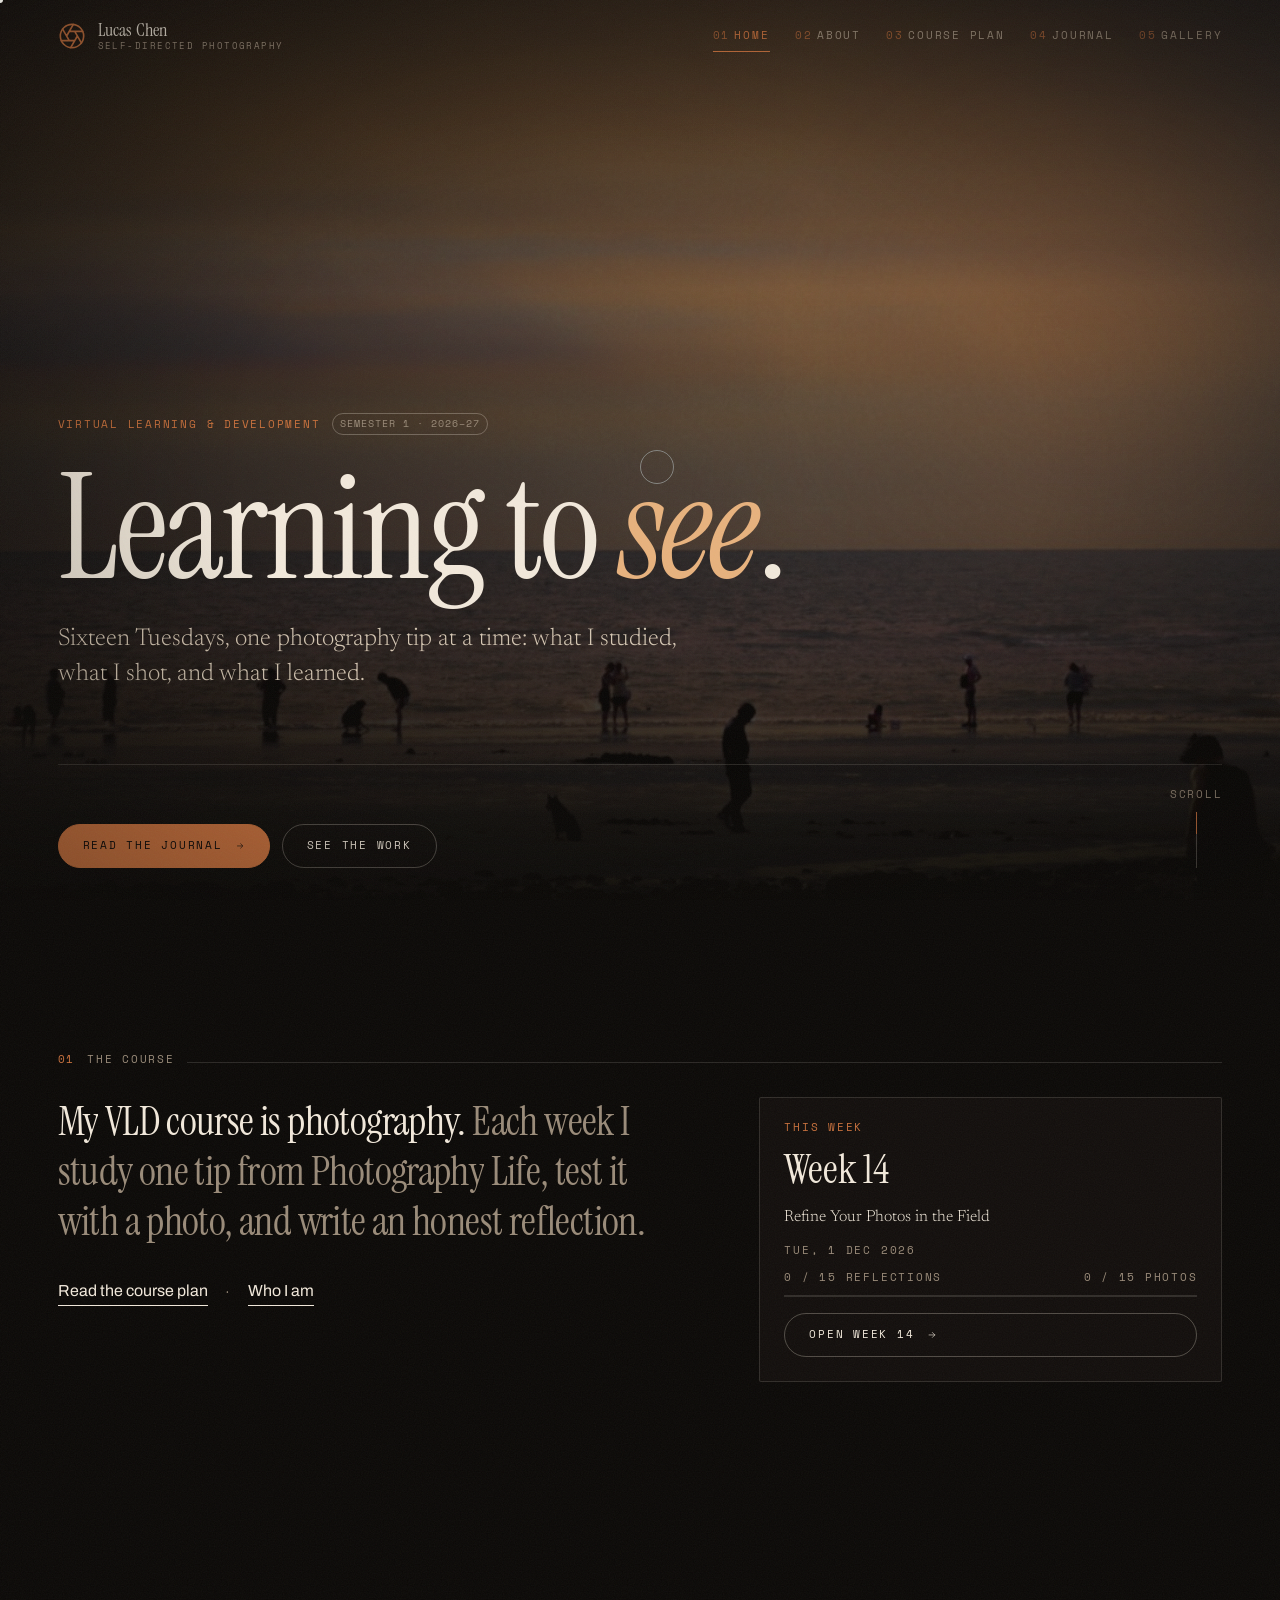
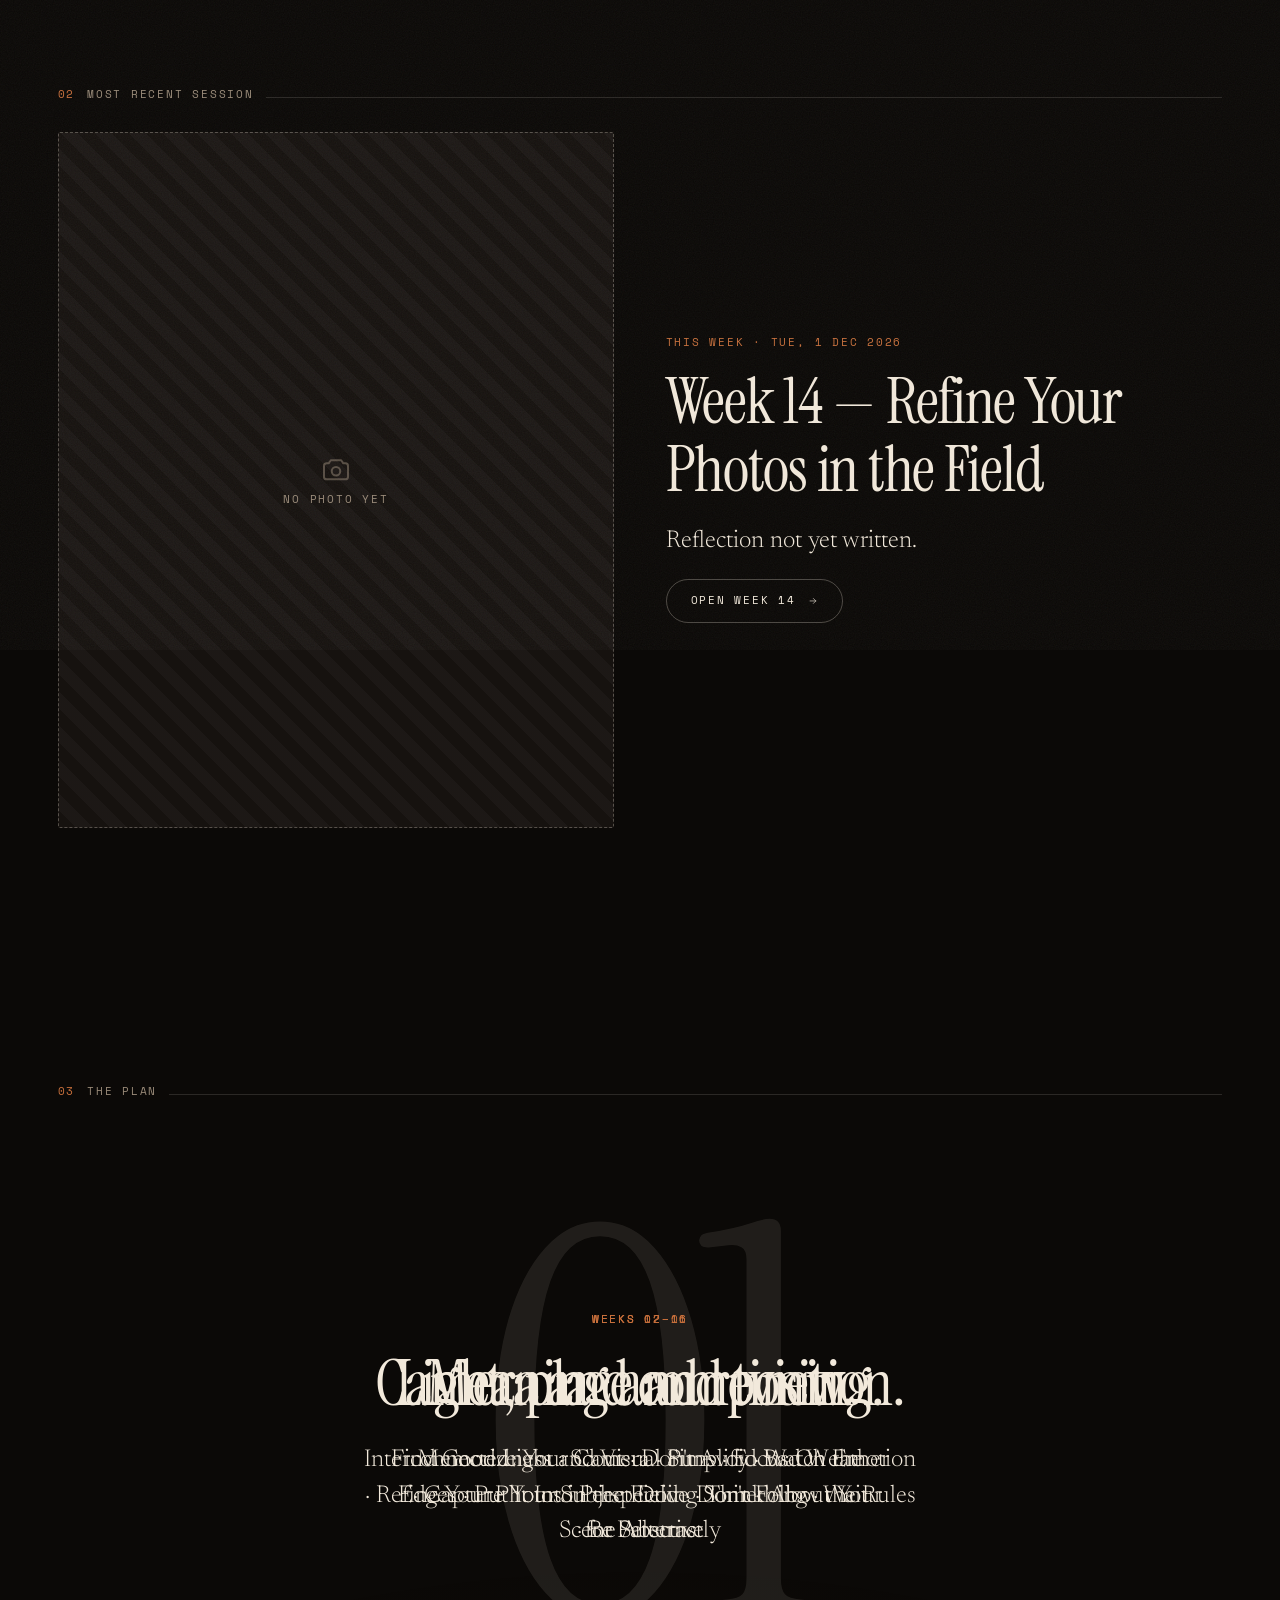
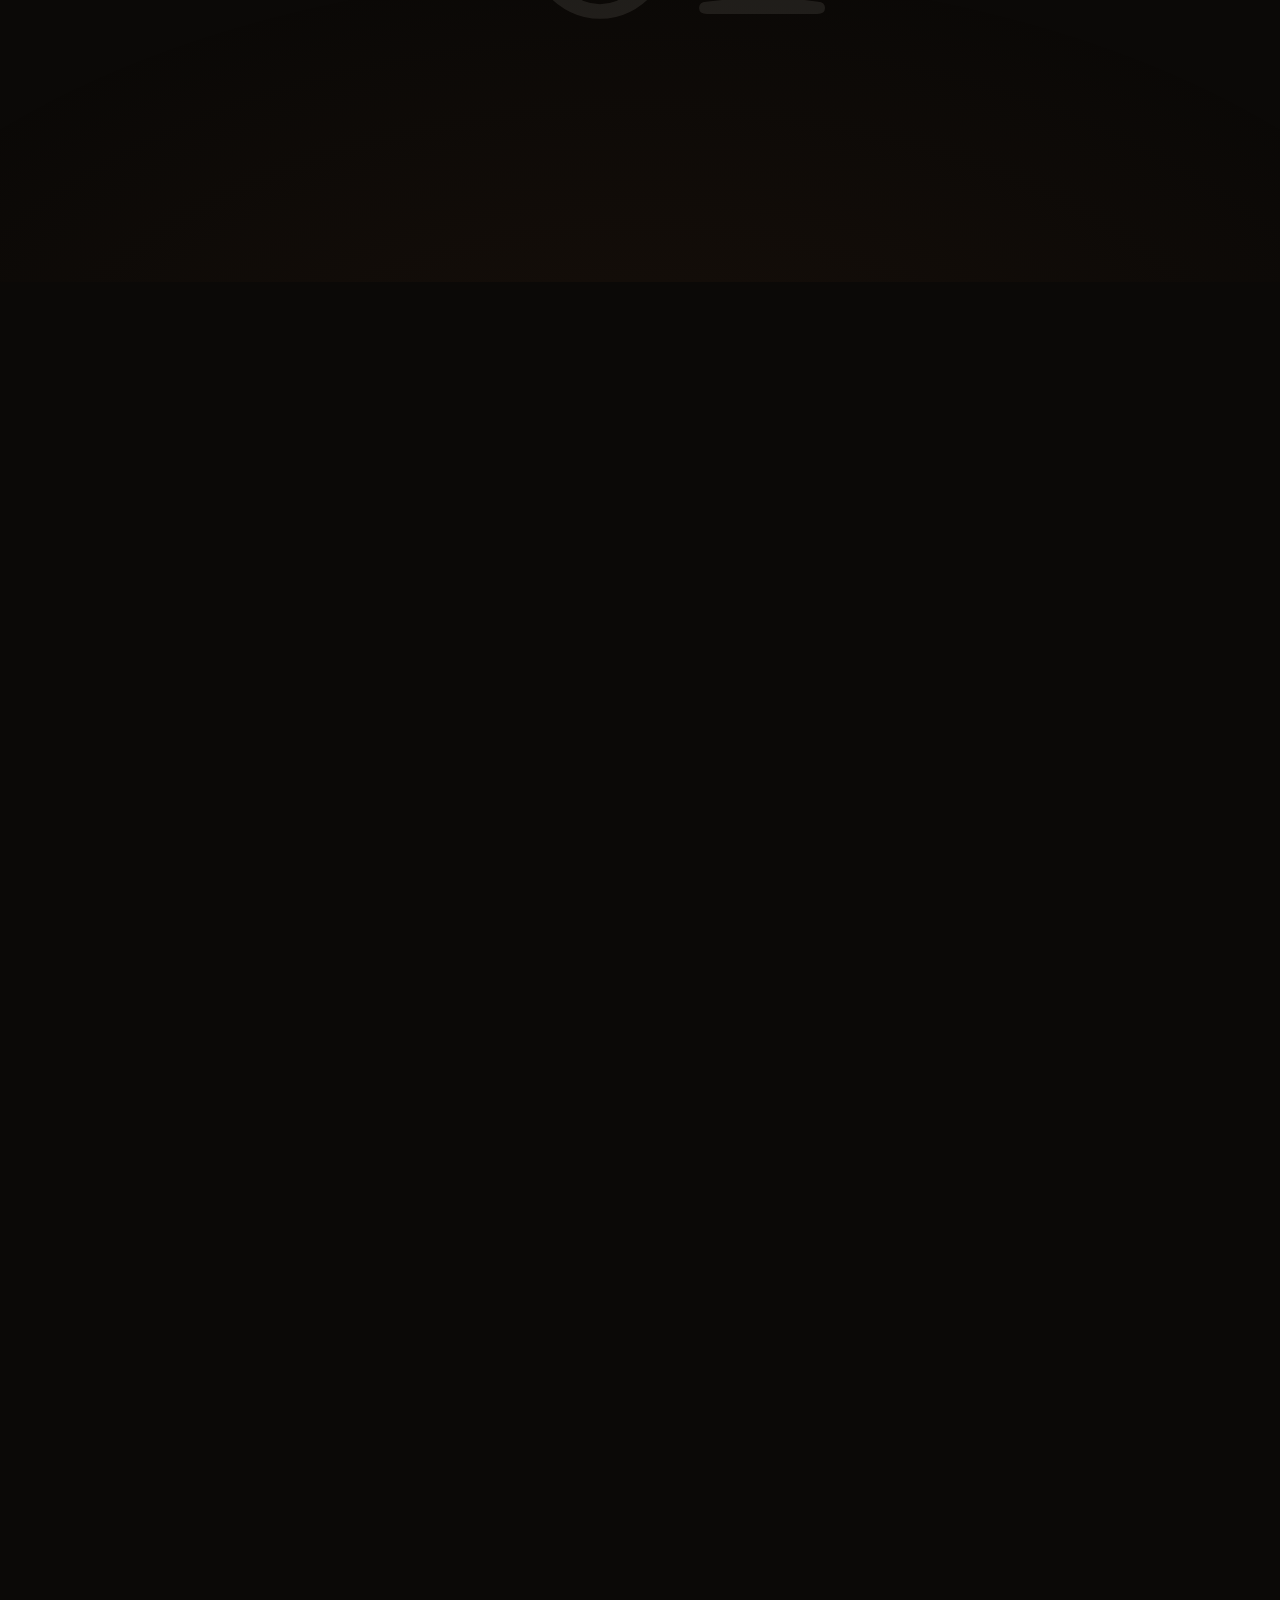
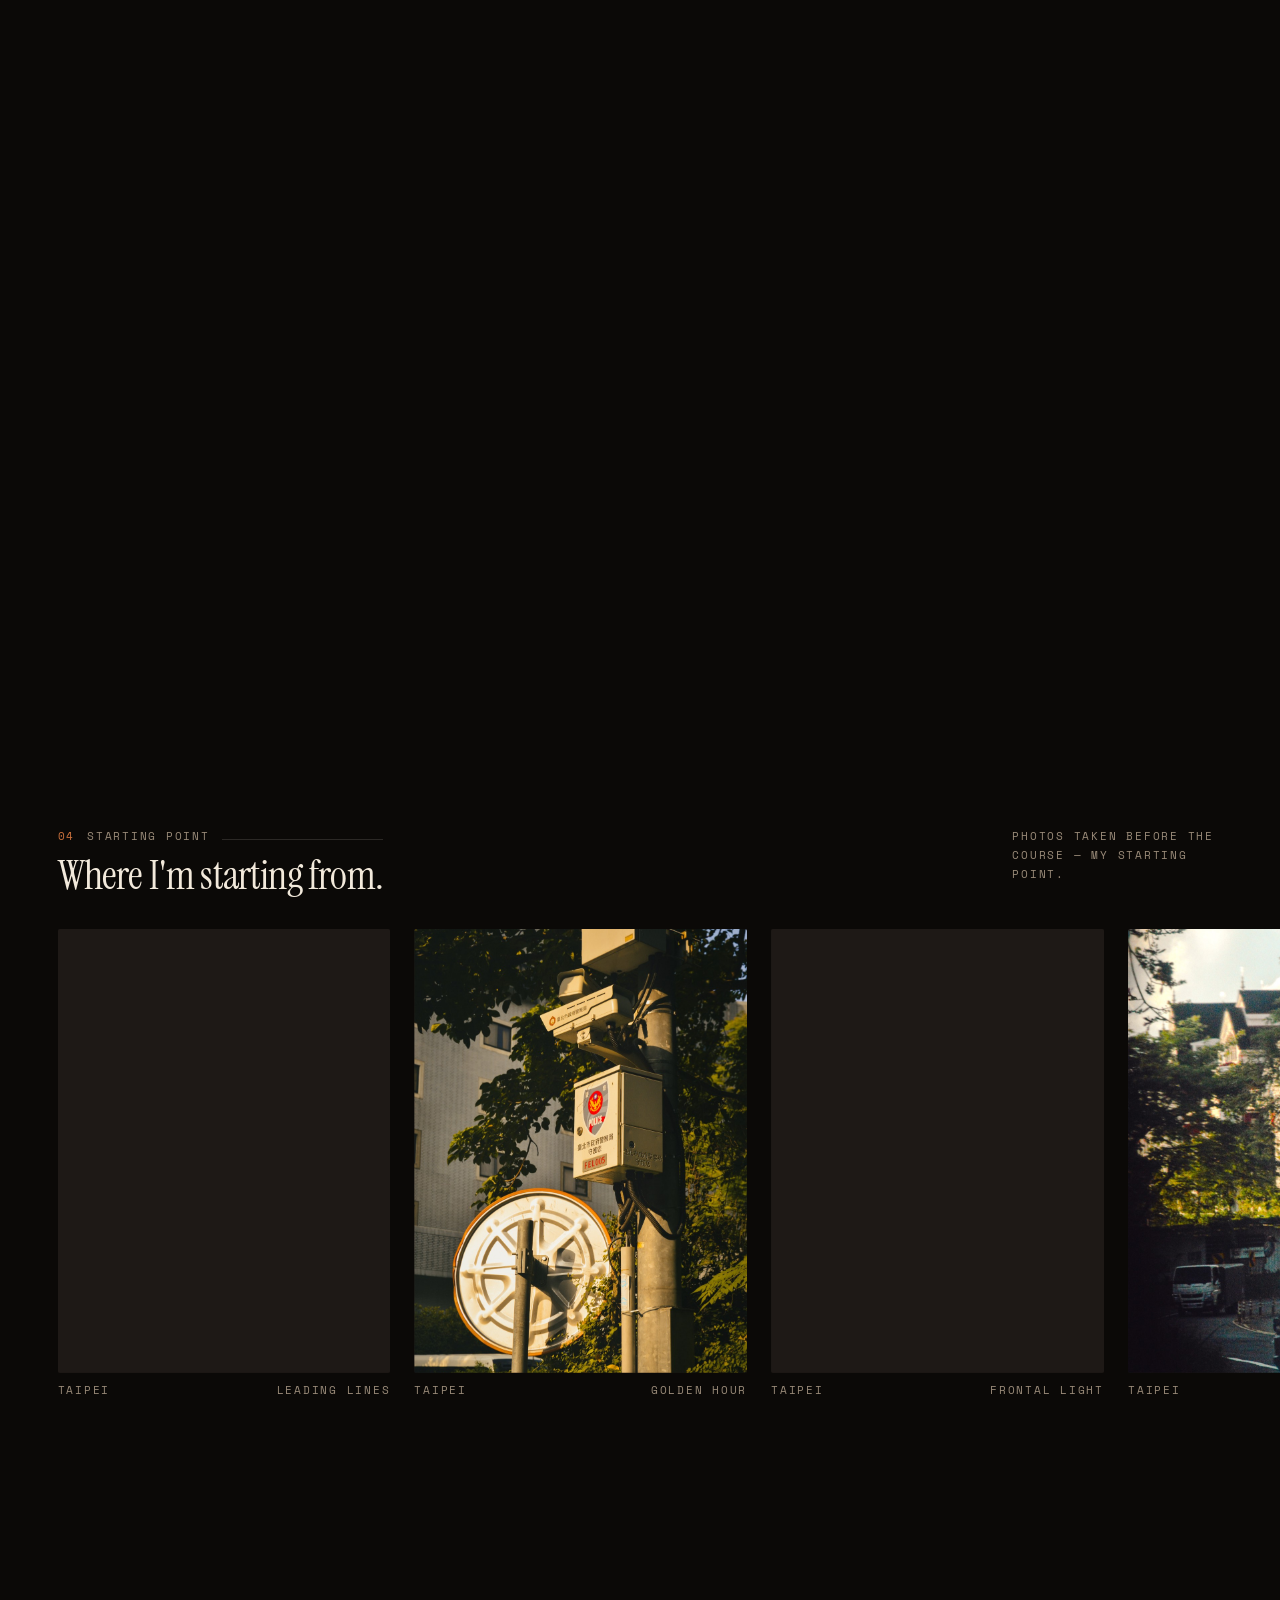
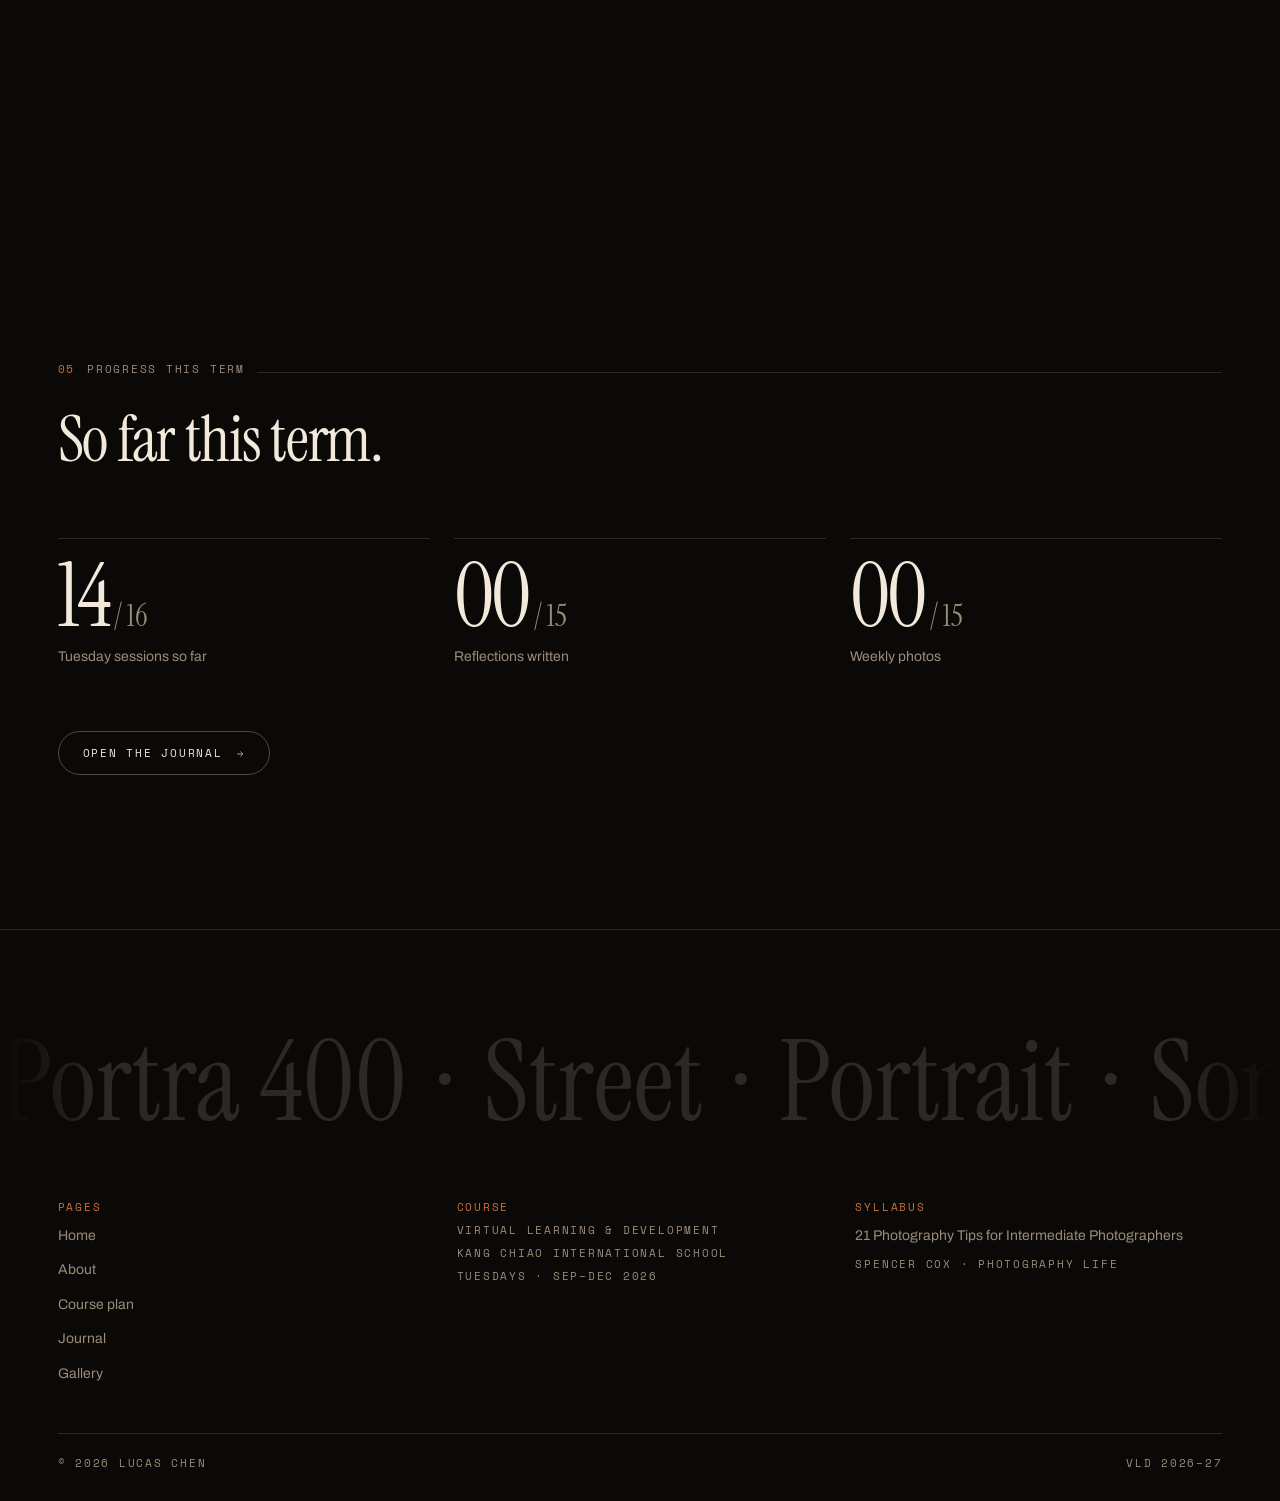
==== commit af8c0427: "Fix half-screen intro layout, hidden elements, mobile header and tap targets - Rename the intro root" ====
--- a/index.html
+++ b/index.html
@@ -49,7 +49,7 @@
           var seen = sessionStorage.getItem("vld-intro") === "1";
           var still = window.matchMedia("(prefers-reduced-motion: reduce)").matches;
           var visible = document.visibilityState === "visible";
-          if (root.dataset.intro === "on" && !seen && !still && visible) root.classList.add("intro");
+          if (root.dataset.intro === "on" && !seen && !still && visible) root.classList.add("vld-intro");
         } catch (e) {}
       })();
     </script>
@@ -284,40 +284,29 @@
       </section>
 
       <!-- ===================== 03 · The arc (pinned) ===================== -->
-      <section class="scene" id="arc" data-chapter="How it's graded" data-scene>
+      <section class="scene" id="arc" data-chapter="The plan" data-scene>
         <div class="scene__pin">
+          <div class="eyebrow scene__eyebrow"><span class="label label--accent">03</span><span class="label">The plan</span></div>
           <div class="scene__bg" aria-hidden="true"></div>
           <span class="scene__num" data-from="1" data-to="16" aria-hidden="true">01</span>
 
           <div class="scene__content">
             <div class="scene__slide" data-slide>
-              <div class="scene__kicker">
-                <span class="label label--accent">The rule</span>
-              </div>
-              <p class="scene__line">Pace is not the measure.</p>
-              <p class="lead" style="max-width: 38ch">
-                A week stuck on one hard technique counts for more than an easy one.
-              </p>
+              <div class="scene__kicker"><span class="label label--accent">Weeks 02–06</span></div>
+              <p class="scene__line">Camera and composition.</p>
+              <p class="lead" style="max-width: 40ch">Memorize Your Camera · Simplify · Watch the Edges · Put It Into Perspective · Think About Your Scene Abstractly</p>
             </div>
 
             <div class="scene__slide" data-slide>
-              <div class="scene__kicker">
-                <span class="label label--accent">The consequence</span>
-              </div>
-              <p class="scene__line">Difficulty is not penalised.</p>
-              <p class="lead" style="max-width: 38ch">
-                So each reflection says what went wrong and what I changed.
-              </p>
+              <div class="scene__kicker"><span class="label label--accent">Weeks 07–11</span></div>
+              <p class="scene__line">Light, place and timing.</p>
+              <p class="lead" style="max-width: 40ch">Find Good Light · Scout · Don't Avoid Bad Weather · Capture Your Subject Doing Something · Wait for Patterns</p>
             </div>
 
             <div class="scene__slide" data-slide>
-              <div class="scene__kicker">
-                <span class="label label--accent">The point</span>
-              </div>
-              <p class="scene__line">The record is the work.</p>
-              <p class="lead" style="max-width: 38ch">
-                Every session is written up during the term, not at the end.
-              </p>
+              <div class="scene__kicker"><span class="label label--accent">Weeks 12–16</span></div>
+              <p class="scene__line">Meaning and review.</p>
+              <p class="lead" style="max-width: 40ch">Interconnectedness and Visual Puns · Focus On Emotion · Refine Your Photos in the Field · Don't Follow the Rules · Be Selective</p>
             </div>
           </div>
         </div>
--- a/assets/css/base.css
+++ b/assets/css/base.css
@@ -6,6 +6,12 @@
 *::before,
 *::after {
   box-sizing: border-box;
+}
+
+/* The hidden attribute must always win, even over components that set their
+   own display (buttons, notices, captions). */
+[hidden] {
+  display: none !important;
 }
 
 html {
--- a/assets/css/motion.css
+++ b/assets/css/motion.css
@@ -595,12 +595,12 @@
   display: none;
 }
 
-html.intro .preloader {
+html.vld-intro .preloader {
   display: grid;
   animation: preloader-failsafe 0.4s var(--ease-deso) 4s forwards;
 }
 
-html.intro .preloader__blade {
+html.vld-intro .preloader__blade {
   display: block;
   animation: preloader-failsafe 0.4s var(--ease-deso) 4s forwards;
 }
--- a/assets/css/components.css
+++ b/assets/css/components.css
@@ -22,6 +22,7 @@
 
 .site-header.is-stuck {
   background: color-mix(in srgb, var(--bg) 78%, transparent);
+  -webkit-backdrop-filter: blur(16px) saturate(1.3);
   backdrop-filter: blur(16px) saturate(1.3);
   border-bottom-color: var(--rule);
 }
@@ -244,6 +245,7 @@
   padding: var(--s-3) var(--s-4);
   border-radius: var(--radius-pill);
   background: color-mix(in srgb, var(--bg-raised) 86%, transparent);
+  -webkit-backdrop-filter: blur(14px);
   backdrop-filter: blur(14px);
   border: 1px solid var(--rule);
   opacity: 0;
@@ -873,6 +875,7 @@
   inset: 0;
   z-index: 950;
   background: color-mix(in srgb, var(--dk-900) 96%, transparent);
+  -webkit-backdrop-filter: blur(8px);
   backdrop-filter: blur(8px);
   display: grid;
   grid-template-rows: auto 1fr auto;
@@ -1658,6 +1661,7 @@
   bottom: 0;
   z-index: 650;
   background: color-mix(in srgb, var(--bg) 92%, transparent);
+  -webkit-backdrop-filter: blur(12px);
   backdrop-filter: blur(12px);
   border-top: 1px solid var(--rule-strong);
 }
@@ -1695,3 +1699,28 @@
 body.has-publishbar .site-footer {
   padding-bottom: 7rem;
 }
+
+/* iOS zooms the whole page when a text field under 16px is focused. */
+@media (max-width: 860px) {
+  .inline-settings,
+  .inline-note,
+  .field input[type="text"],
+  .field input[type="password"] {
+    font-size: 16px;
+  }
+}
+
+/* Comfortable tap targets on touch screens (44px minimum). */
+@media (hover: none), (pointer: coarse), (max-width: 860px) {
+  .brand {
+    min-height: 44px;
+  }
+  .link {
+    padding-block: 0.7rem;
+  }
+  .cluster .link {
+    display: inline-flex;
+    align-items: center;
+    min-height: 44px;
+  }
+}
--- a/assets/css/pages.css
+++ b/assets/css/pages.css
@@ -679,3 +679,13 @@
   justify-items: center;
   max-width: 34rem;
 }
+
+/* Section number for the pinned plan scene */
+.scene__eyebrow {
+  position: absolute;
+  top: calc(var(--header-h) + var(--s-8));
+  left: var(--gutter);
+  right: var(--gutter);
+  margin: 0;
+  z-index: 1;
+}
